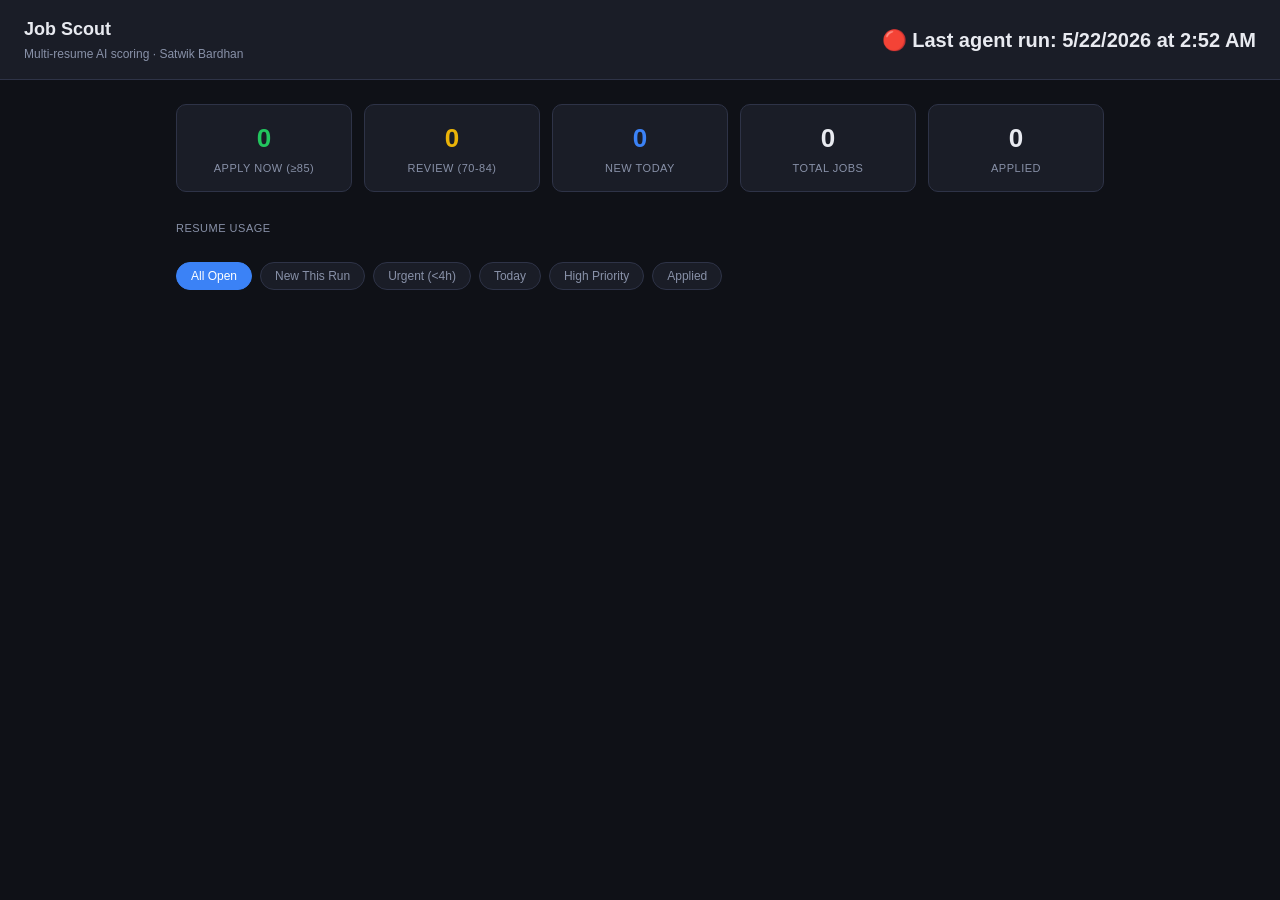
==== index.html @ ab07a2ac "deploy: dashboard update [run 1] ae2038299ceceae66af33b9783a8c45b793858cc" ====
<!DOCTYPE html>
<html lang="en">
<head>
  <meta charset="UTF-8" />
  <meta name="viewport" content="width=device-width, initial-scale=1.0" />
  <title>Job Scout — Satwik Bardhan</title>
  <link rel="stylesheet" href="styles.css" />
</head>
<body>

<header class="app-header">
  <div>
    <h1>Job Scout</h1>
    <div class="subtitle">Multi-resume AI scoring · Satwik Bardhan</div>
  </div>
  <div id="last-updated" class="last-updated">Loading...</div>
</header>

<main class="main">

  <div id="loading" class="loading">Loading jobs...</div>

  <div id="content" style="display:none">

    <!-- Stats Bar -->
    <div class="stats-bar">
      <div class="stat-card green">
        <div id="stat-high" class="value">—</div>
        <div class="label">Apply Now (≥85)</div>
      </div>
      <div class="stat-card yellow">
        <div id="stat-review" class="value">—</div>
        <div class="label">Review (70-84)</div>
      </div>
      <div class="stat-card blue">
        <div id="stat-new" class="value">—</div>
        <div class="label">New Today</div>
      </div>
      <div class="stat-card">
        <div id="stat-total" class="value">—</div>
        <div class="label">Total Jobs</div>
      </div>
      <div class="stat-card">
        <div id="stat-applied" class="value">—</div>
        <div class="label">Applied</div>
      </div>
    </div>

    <!-- Resume Usage -->
    <div style="margin-bottom: 20px;">
      <div style="font-size:11px; color:var(--text-muted); text-transform:uppercase; letter-spacing:0.5px; margin-bottom:6px;">Resume Usage</div>
      <div id="resume-usage" style="display:flex; gap:6px; flex-wrap:wrap;"></div>
    </div>

    <!-- Filter Bar -->
    <div class="filter-bar">
      <button class="filter-btn active" data-filter="all"         onclick="setFilter('all')">All Open</button>
      <button class="filter-btn"        data-filter="new"         onclick="setFilter('new')">New This Run</button>
      <button class="filter-btn"        data-filter="urgent"      onclick="setFilter('urgent')">Urgent (&lt;4h)</button>
      <button class="filter-btn"        data-filter="today"       onclick="setFilter('today')">Today</button>
      <button class="filter-btn"        data-filter="high"        onclick="setFilter('high')">High Priority</button>
      <button class="filter-btn"        data-filter="applied"     onclick="setFilter('applied')">Applied</button>
    </div>

    <!-- High Priority Section -->
    <div id="section-high">
      <div class="section-header">
        <h2>Apply Now</h2>
        <span id="count-high" class="section-badge">0</span>
      </div>
      <div id="high-list" class="job-list"></div>
    </div>

    <!-- Review Needed Section -->
    <div id="section-review">
      <div class="section-header">
        <h2>Review &amp; Apply</h2>
        <span id="count-review" class="section-badge">0</span>
      </div>
      <div id="review-list" class="job-list"></div>
    </div>

    <!-- Maybe Section -->
    <div id="section-maybe">
      <div class="section-header">
        <h2>Maybe</h2>
        <span id="count-maybe" class="section-badge">0</span>
      </div>
      <div id="maybe-list" class="job-list"></div>
    </div>

  </div><!-- #content -->

</main>

<div id="toast-container" class="toast-container"></div>

<script src="app.js"></script>
</body>
</html>
---- styles.css ----
/* ===== Base ===== */
*, *::before, *::after { box-sizing: border-box; margin: 0; padding: 0; }

:root {
  --bg: #0f1117;
  --surface: #1a1d27;
  --surface2: #22263a;
  --border: #2e3347;
  --text: #e8eaf0;
  --text-muted: #8891a8;
  --green: #22c55e;
  --green-dim: #16a34a;
  --yellow: #eab308;
  --blue: #3b82f6;
  --red: #ef4444;
  --radius: 10px;
  --shadow: 0 2px 12px rgba(0,0,0,0.4);
}

body {
  font-family: -apple-system, BlinkMacSystemFont, "Segoe UI", Roboto, sans-serif;
  background: var(--bg);
  color: var(--text);
  min-height: 100vh;
  font-size: 14px;
  line-height: 1.5;
}

/* ===== Layout ===== */
.app-header {
  background: var(--surface);
  border-bottom: 1px solid var(--border);
  padding: 16px 24px;
  display: flex;
  align-items: center;
  justify-content: space-between;
  position: sticky;
  top: 0;
  z-index: 100;
}
.app-header h1 { font-size: 18px; font-weight: 700; color: var(--text); }
.app-header .subtitle { font-size: 12px; color: var(--text-muted); margin-top: 2px; }
.last-updated { font-size: 20px; font-weight: 600; color: var(--text); }

.main { max-width: 960px; margin: 0 auto; padding: 24px 16px; }

/* ===== Stats Bar ===== */
.stats-bar {
  display: grid;
  grid-template-columns: repeat(auto-fit, minmax(120px, 1fr));
  gap: 12px;
  margin-bottom: 28px;
}
.stat-card {
  background: var(--surface);
  border: 1px solid var(--border);
  border-radius: var(--radius);
  padding: 14px 16px;
  text-align: center;
}
.stat-card .value { font-size: 26px; font-weight: 700; color: var(--text); }
.stat-card .label { font-size: 11px; color: var(--text-muted); text-transform: uppercase; letter-spacing: 0.5px; margin-top: 2px; }
.stat-card.green .value { color: var(--green); }
.stat-card.yellow .value { color: var(--yellow); }
.stat-card.blue .value { color: var(--blue); }

/* ===== Filter Bar ===== */
.filter-bar {
  display: flex;
  gap: 8px;
  flex-wrap: wrap;
  margin-bottom: 24px;
}
.filter-btn {
  background: var(--surface);
  border: 1px solid var(--border);
  color: var(--text-muted);
  padding: 6px 14px;
  border-radius: 20px;
  cursor: pointer;
  font-size: 12px;
  font-weight: 500;
  transition: all 0.15s;
}
.filter-btn:hover, .filter-btn.active {
  background: var(--blue);
  border-color: var(--blue);
  color: #fff;
}

/* ===== Section headers ===== */
.section-header {
  display: flex;
  align-items: center;
  gap: 10px;
  margin-bottom: 16px;
  margin-top: 32px;
}
.section-header:first-child { margin-top: 0; }
.section-header h2 { font-size: 15px; font-weight: 700; color: var(--text); }
.section-badge {
  font-size: 11px;
  font-weight: 600;
  padding: 2px 8px;
  border-radius: 10px;
  background: var(--surface2);
  color: var(--text-muted);
}

/* ===== Job Cards ===== */
.job-list { display: flex; flex-direction: column; gap: 14px; }

.job-card {
  background: var(--surface);
  border: 1px solid var(--border);
  border-left: 4px solid var(--border);
  border-radius: var(--radius);
  padding: 18px 20px;
  box-shadow: var(--shadow);
  transition: border-color 0.15s;
}
.job-card:hover { border-color: var(--blue); }
.job-card.urgent { border-left-color: var(--green); background: linear-gradient(to right, rgba(34,197,94,0.06), transparent 40%); }
.job-card.fresh  { border-left-color: var(--blue);  background: linear-gradient(to right, rgba(59,130,246,0.05), transparent 40%); }
.job-card.hidden { display: none; }

/* Card top row */
.card-top {
  display: flex;
  align-items: flex-start;
  justify-content: space-between;
  gap: 12px;
  margin-bottom: 10px;
}
.card-left { flex: 1; }

.card-title { font-size: 16px; font-weight: 700; color: var(--text); margin-bottom: 3px; }
.card-meta  { font-size: 12px; color: var(--text-muted); }
.card-meta strong { color: var(--text); }

/* Score badge */
.score-badge {
  flex-shrink: 0;
  width: 52px;
  height: 52px;
  border-radius: 50%;
  display: flex;
  align-items: center;
  justify-content: center;
  font-size: 17px;
  font-weight: 800;
  border: 2px solid;
}
.score-badge.high   { background: rgba(34,197,94,0.12);  border-color: var(--green); color: var(--green); }
.score-badge.medium { background: rgba(234,179,8,0.12);  border-color: var(--yellow); color: var(--yellow); }
.score-badge.low    { background: rgba(139,152,176,0.1); border-color: var(--border); color: var(--text-muted); }

/* Badges row */
.badges { display: flex; gap: 6px; flex-wrap: wrap; margin-bottom: 12px; }
.badge {
  font-size: 10px;
  font-weight: 600;
  padding: 3px 8px;
  border-radius: 10px;
  text-transform: uppercase;
  letter-spacing: 0.4px;
}
.badge-new    { background: var(--green);     color: #fff; animation: pulse 2s ease-in-out infinite; }
.badge-source { background: var(--surface2);  color: var(--text-muted); }
.badge-domain { background: rgba(59,130,246,0.15); color: var(--blue); }

/* Resume recommendation */
.resume-section { margin-bottom: 12px; }
.resume-primary {
  background: rgba(34,197,94,0.08);
  border: 1px solid rgba(34,197,94,0.25);
  border-radius: 6px;
  padding: 8px 12px;
  margin-bottom: 6px;
}
.resume-primary .label { font-size: 10px; font-weight: 700; color: var(--green); text-transform: uppercase; letter-spacing: 0.5px; }
.resume-primary .name  { font-size: 14px; font-weight: 600; color: var(--text); }
.resume-primary .file  { font-size: 11px; color: var(--text-muted); font-family: monospace; }

.resume-backup {
  background: var(--surface2);
  border: 1px solid var(--border);
  border-radius: 6px;
  padding: 8px 12px;
}
.resume-backup .label { font-size: 10px; font-weight: 600; color: var(--text-muted); text-transform: uppercase; letter-spacing: 0.5px; }
.resume-backup .name  { font-size: 13px; color: var(--text); }

/* Reasoning */
.reasoning { font-size: 13px; color: var(--text-muted); line-height: 1.6; margin-bottom: 12px; }

/* Score breakdown */
.breakdown {
  display: flex;
  gap: 6px;
  flex-wrap: wrap;
  margin-bottom: 12px;
}
.breakdown-item {
  background: var(--surface2);
  border-radius: 5px;
  padding: 4px 10px;
  font-size: 11px;
  color: var(--text-muted);
}
.breakdown-item span { color: var(--text); font-weight: 600; }

/* Highlights / Red flags */
.highlights-section { margin-bottom: 12px; }
.highlights-section h4 { font-size: 11px; font-weight: 600; color: var(--text-muted); text-transform: uppercase; letter-spacing: 0.4px; margin-bottom: 4px; }
.highlight-list { list-style: none; }
.highlight-list li { font-size: 12px; color: var(--text); padding: 1px 0; }
.highlight-list li::before { content: "✓ "; color: var(--green); }
.redflag-list li::before  { content: "⚠ "; color: var(--yellow); }

/* Actions */
.card-actions {
  display: flex;
  gap: 8px;
  flex-wrap: wrap;
  margin-top: 14px;
  padding-top: 14px;
  border-top: 1px solid var(--border);
}
.btn {
  padding: 8px 16px;
  border-radius: 6px;
  font-size: 13px;
  font-weight: 600;
  cursor: pointer;
  border: 1px solid;
  transition: all 0.15s;
  white-space: nowrap;
}
.btn-primary  { background: var(--green);   border-color: var(--green);  color: #fff; }
.btn-primary:hover  { background: var(--green-dim); }
.btn-backup   { background: transparent; border-color: var(--blue); color: var(--blue); }
.btn-backup:hover   { background: rgba(59,130,246,0.12); }
.btn-applied  { background: transparent; border-color: var(--border); color: var(--text-muted); }
.btn-applied:hover  { border-color: var(--red); color: var(--red); }
.btn-ghost    { background: transparent; border-color: var(--border); color: var(--text-muted); }
.btn-ghost:hover    { border-color: var(--text-muted); }
.btn.applied-state  { background: var(--surface2); border-color: var(--border); color: var(--text-muted); cursor: default; pointer-events: none; }

/* Toast */
.toast-container { position: fixed; bottom: 24px; right: 24px; z-index: 999; display: flex; flex-direction: column; gap: 8px; }
.toast {
  background: var(--surface);
  border: 1px solid var(--border);
  border-radius: 8px;
  padding: 12px 18px;
  font-size: 13px;
  color: var(--text);
  box-shadow: var(--shadow);
  animation: slideIn 0.25s ease;
  max-width: 320px;
}
.toast.success { border-left: 3px solid var(--green); }
.toast.info    { border-left: 3px solid var(--blue); }

/* Empty / Loading states */
.empty-state { text-align: center; padding: 60px 20px; color: var(--text-muted); }
.empty-state h3 { font-size: 16px; margin-bottom: 8px; color: var(--text); }
.loading { text-align: center; padding: 40px; color: var(--text-muted); }

/* ===== Animations ===== */
@keyframes pulse {
  0%, 100% { box-shadow: 0 0 0 0 rgba(34,197,94,0.6); }
  50%       { box-shadow: 0 0 0 6px rgba(34,197,94,0); }
}
@keyframes slideIn {
  from { transform: translateX(100%); opacity: 0; }
  to   { transform: translateX(0);    opacity: 1; }
}

/* ===== Responsive ===== */
@media (max-width: 600px) {
  .stats-bar { grid-template-columns: repeat(2, 1fr); }
  .card-top  { flex-direction: column-reverse; }
  .score-badge { width: 44px; height: 44px; font-size: 15px; }
  .breakdown { display: none; }
}
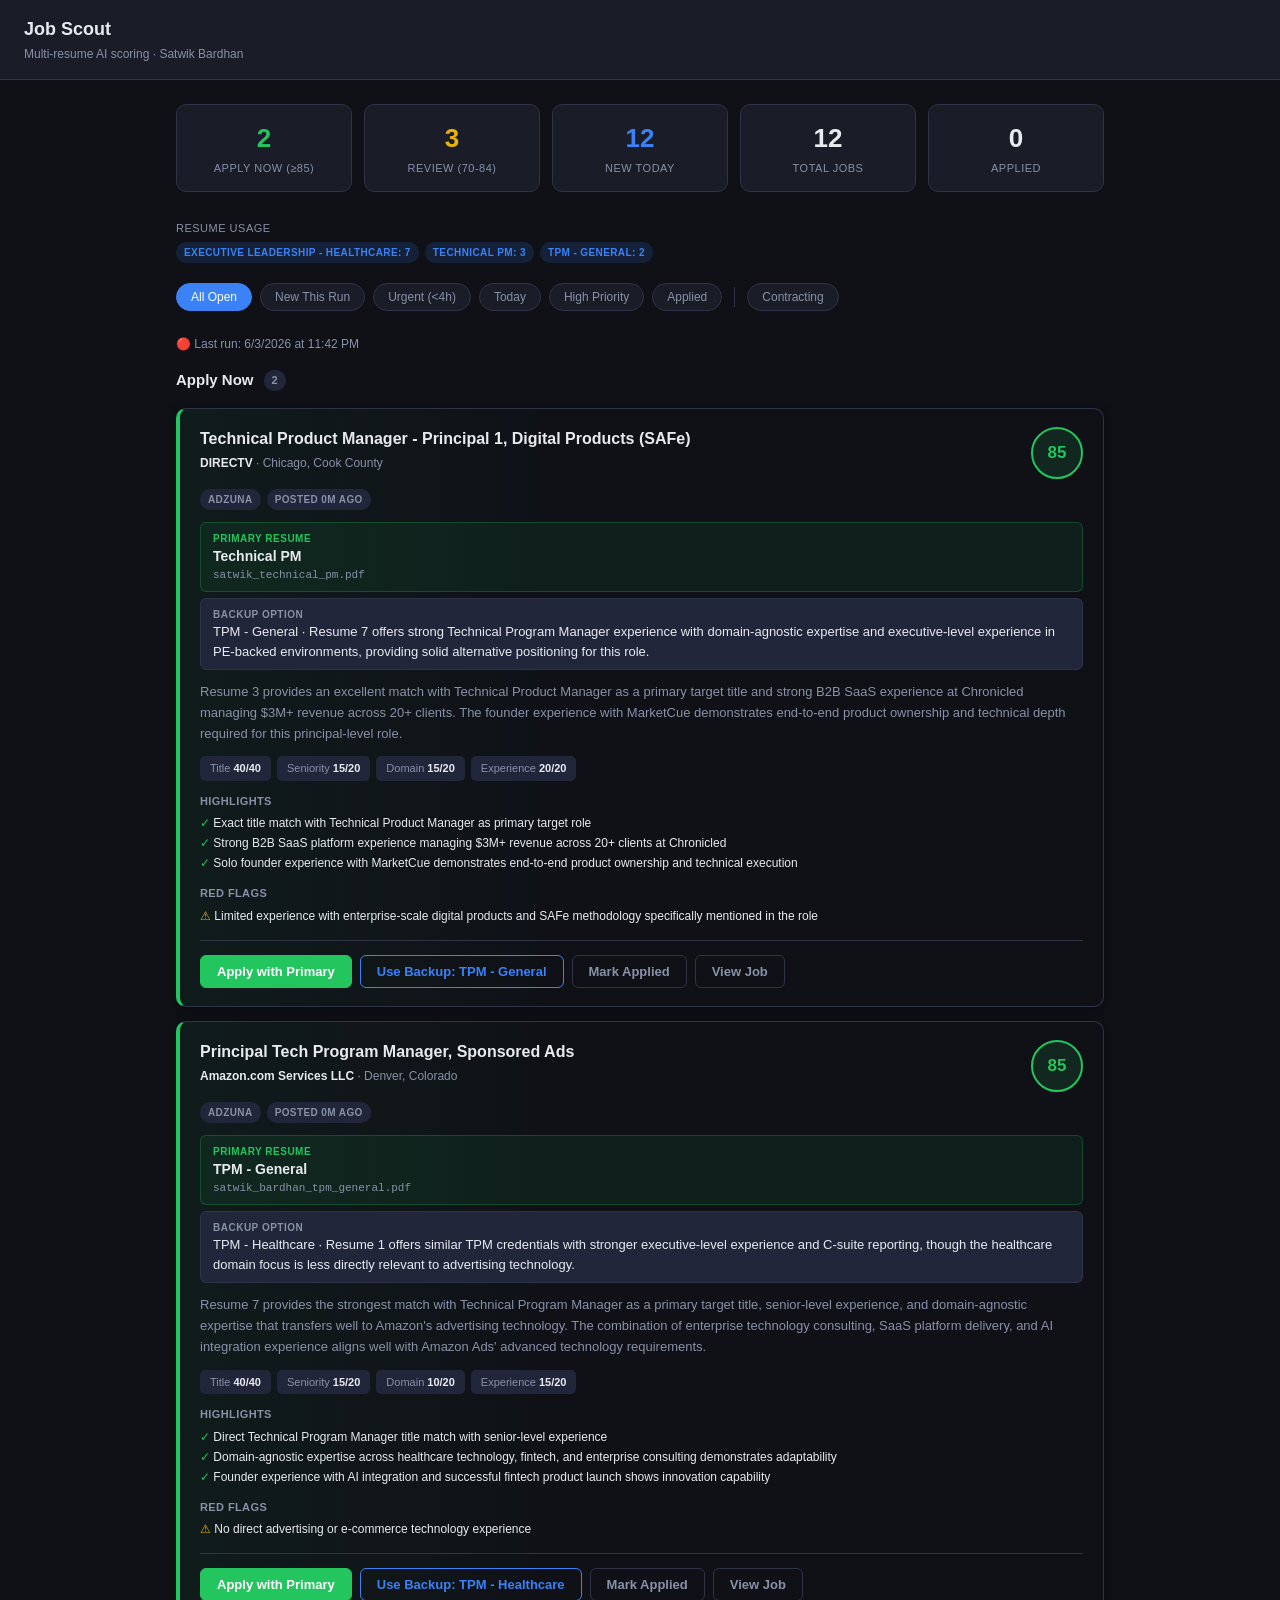
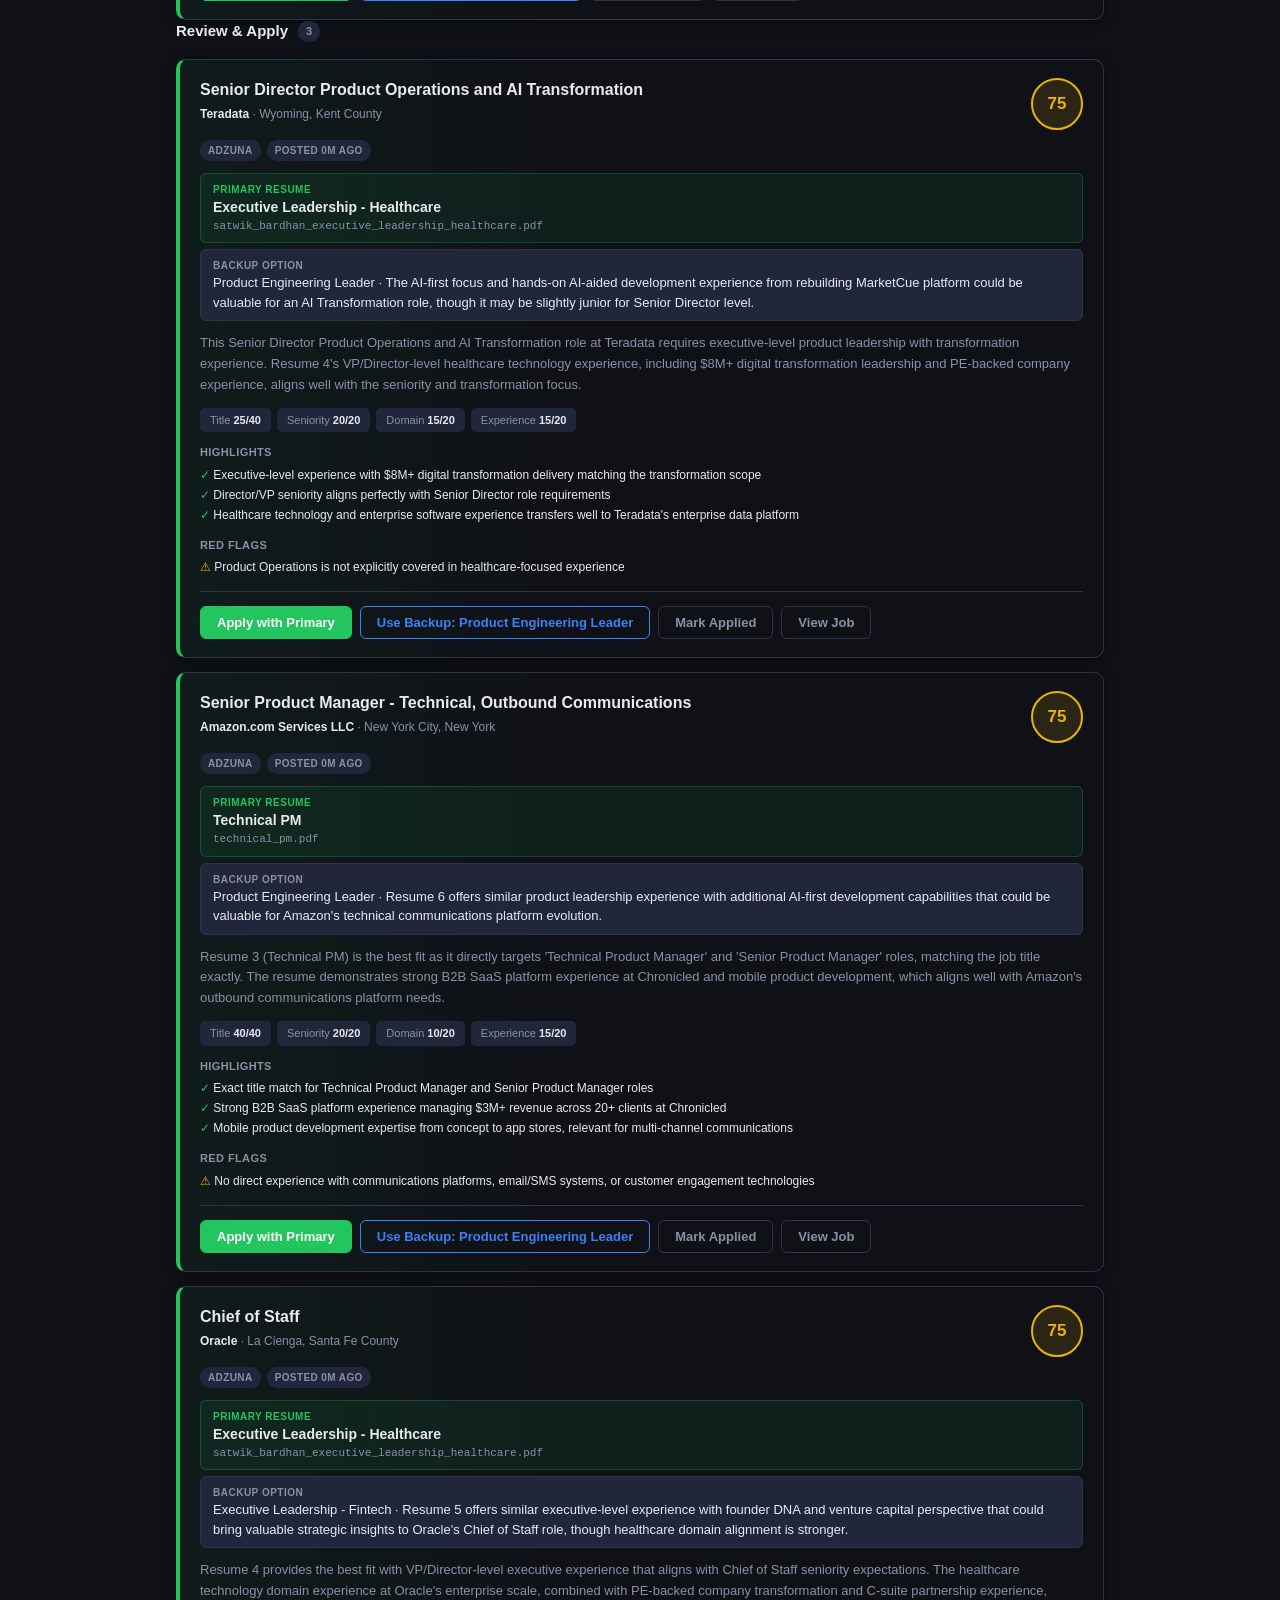
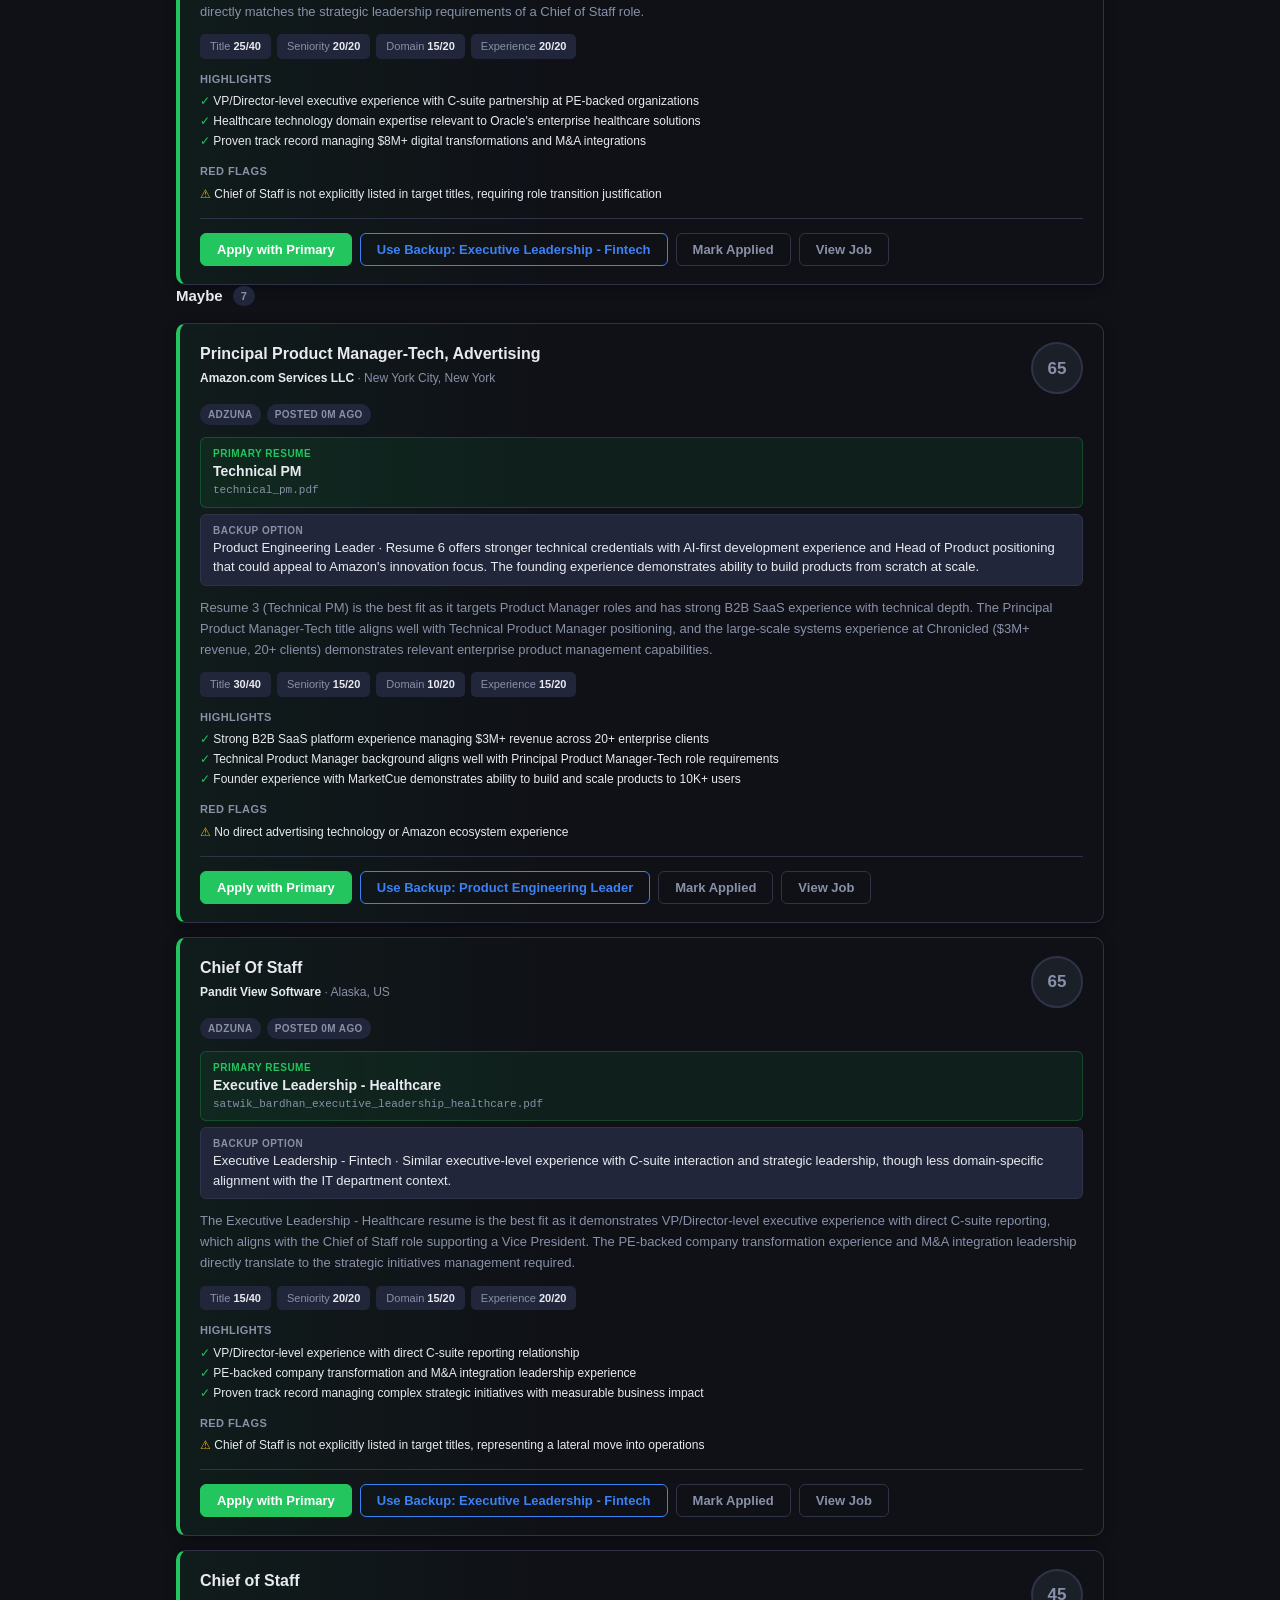
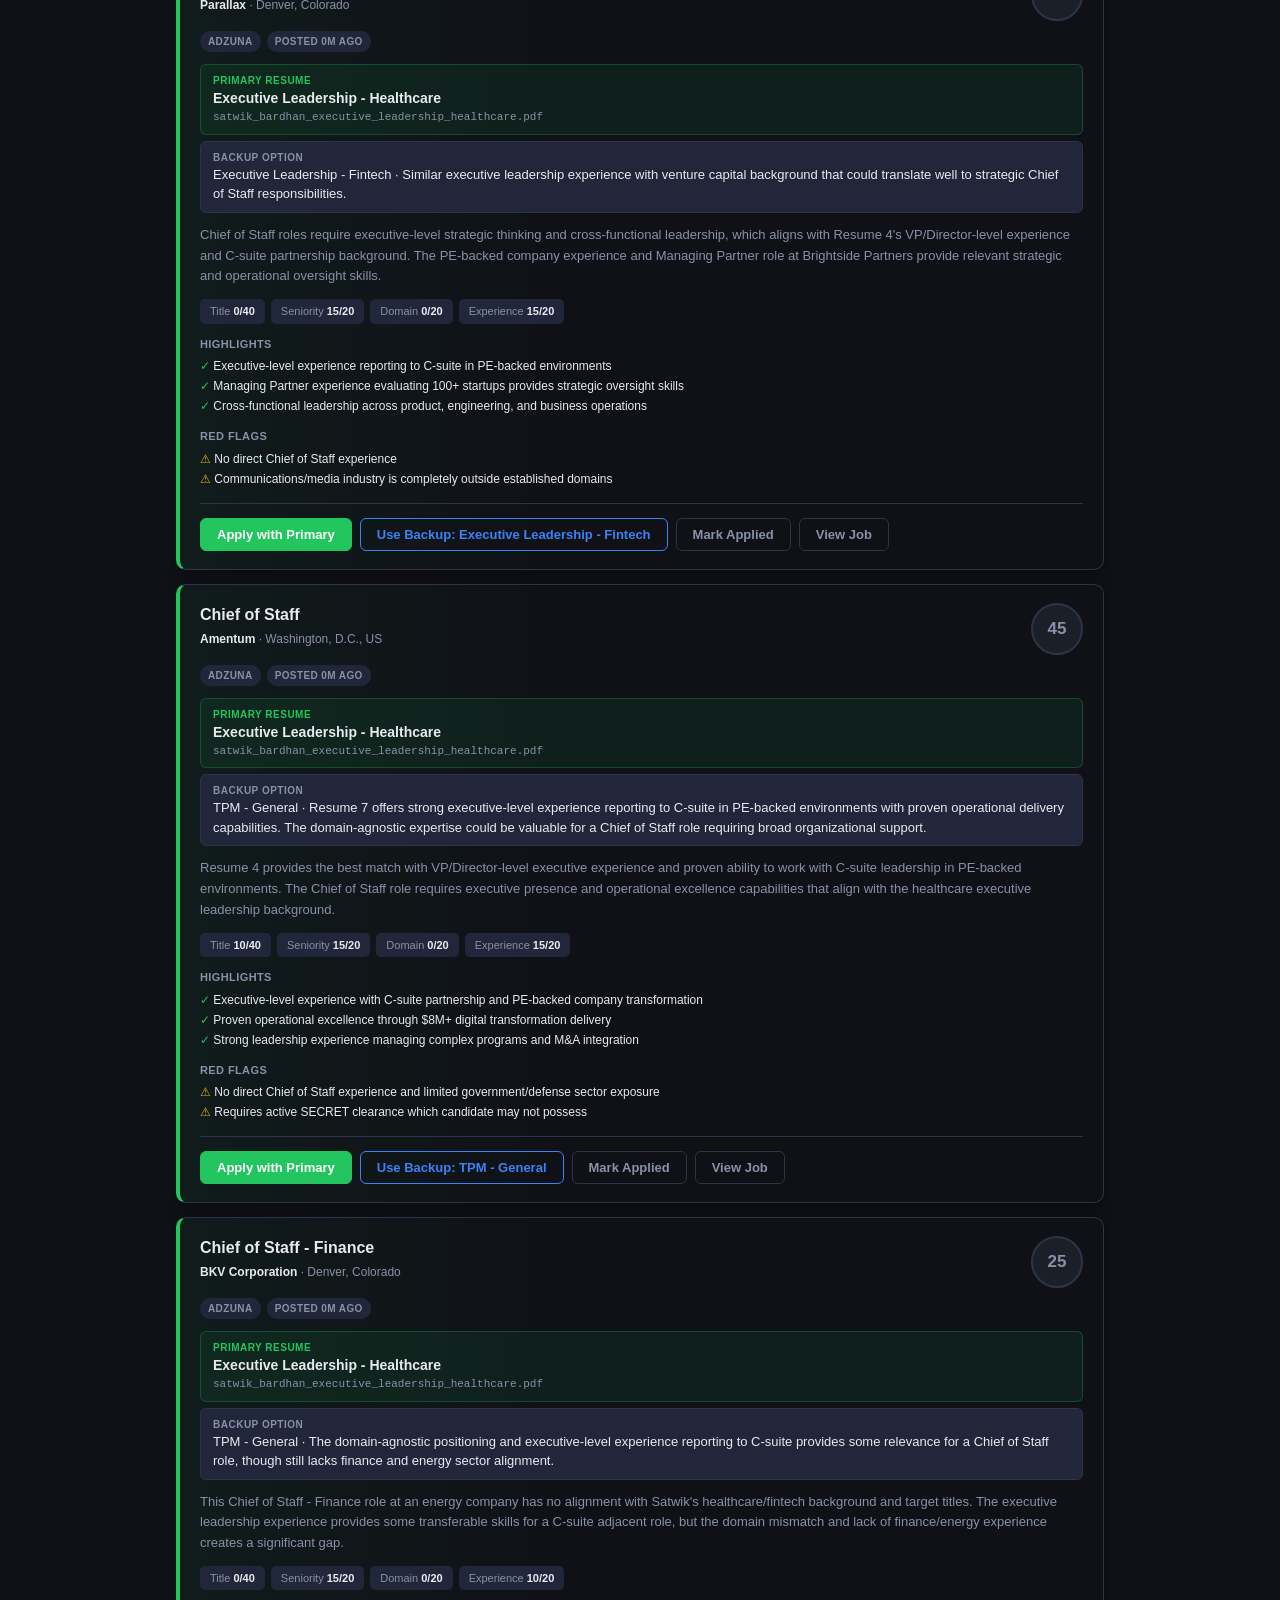
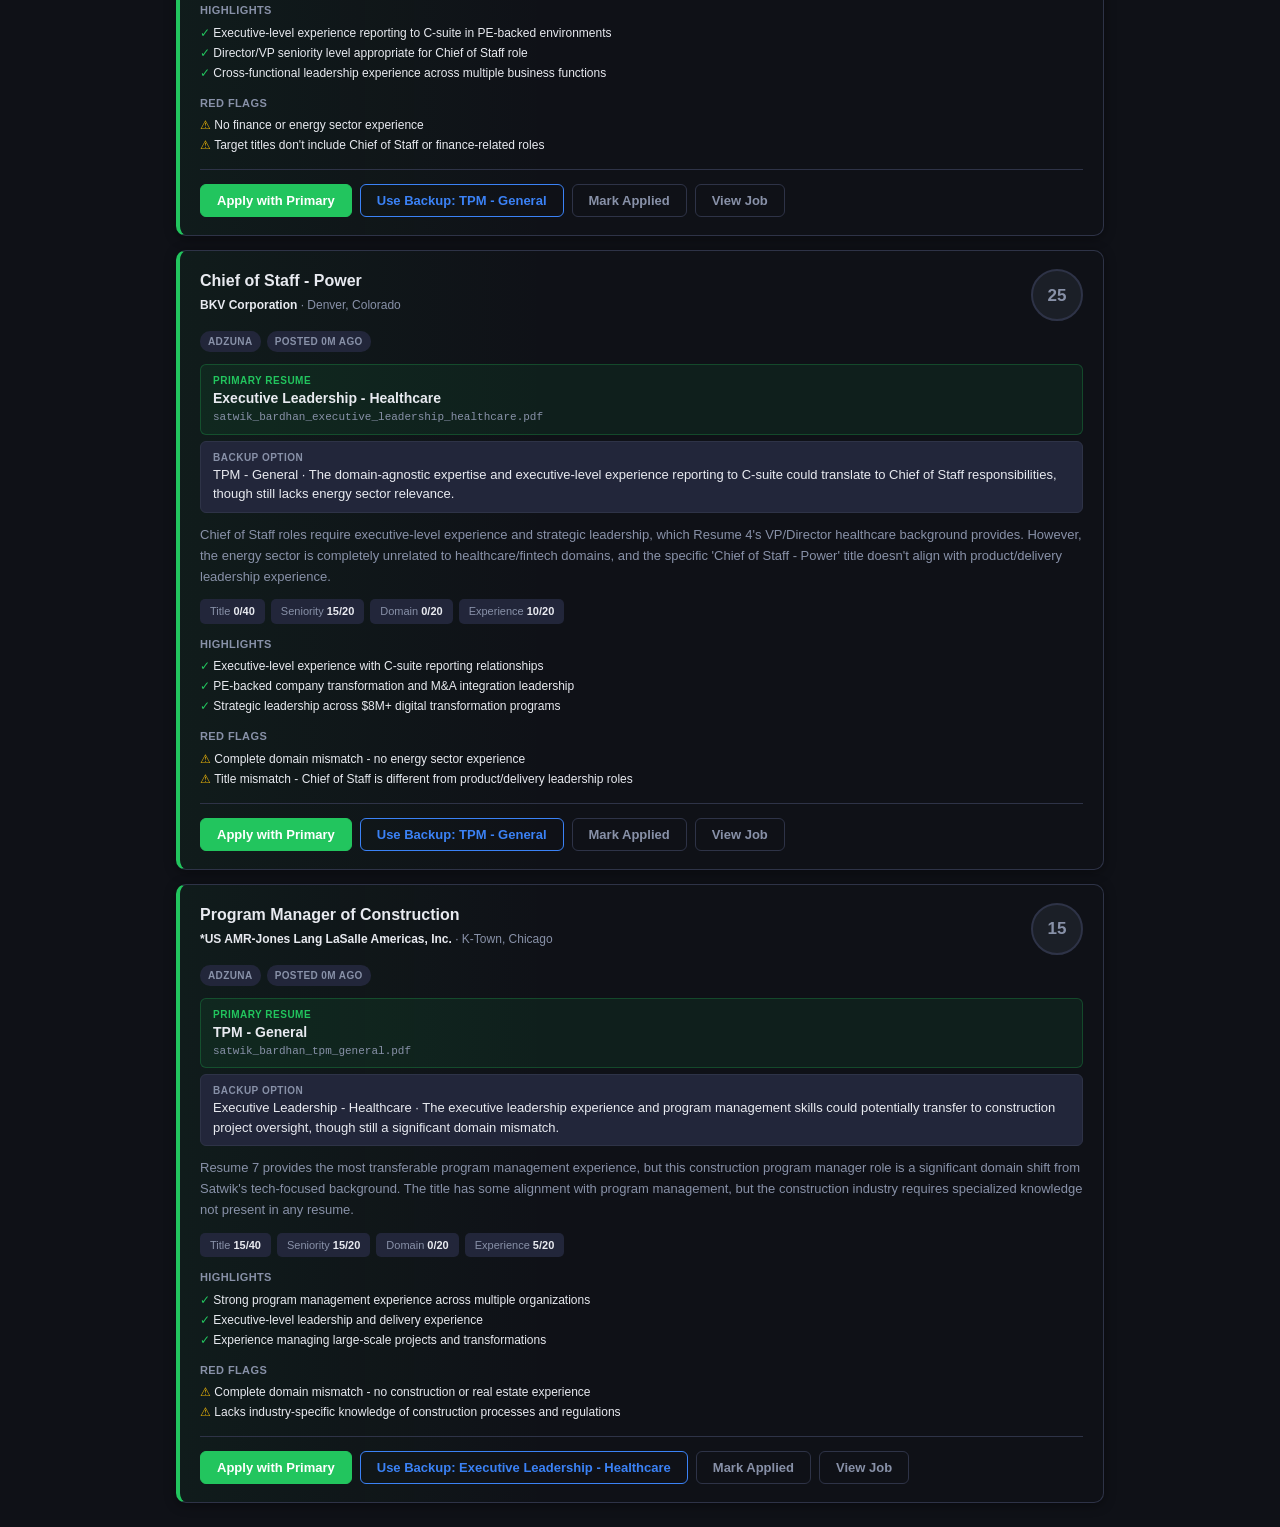
==== commit aa2abe5a: "deploy: dashboard update [run 4] 7157460ac593a38435a35cb76baf50338628b933" ====
--- a/index.html
+++ b/index.html
@@ -13,7 +13,6 @@
     <h1>Job Scout</h1>
     <div class="subtitle">Multi-resume AI scoring · Satwik Bardhan</div>
   </div>
-  <div id="last-updated" class="last-updated">Loading...</div>
 </header>
 
 <main class="main">
@@ -60,33 +59,53 @@
       <button class="filter-btn"        data-filter="today"       onclick="setFilter('today')">Today</button>
       <button class="filter-btn"        data-filter="high"        onclick="setFilter('high')">High Priority</button>
       <button class="filter-btn"        data-filter="applied"     onclick="setFilter('applied')">Applied</button>
+      <span class="filter-divider"></span>
+      <button class="filter-btn"        data-filter="contracting" onclick="setFilter('contracting')">Contracting</button>
     </div>
 
-    <!-- High Priority Section -->
-    <div id="section-high">
-      <div class="section-header">
-        <h2>Apply Now</h2>
-        <span id="count-high" class="section-badge">0</span>
+    <!-- Jobs View -->
+    <div id="jobs-view">
+      <div id="jobs-last-run" class="tab-last-run"></div>
+
+      <!-- High Priority Section -->
+      <div id="section-high">
+        <div class="section-header">
+          <h2>Apply Now</h2>
+          <span id="count-high" class="section-badge">0</span>
+        </div>
+        <div id="high-list" class="job-list"></div>
       </div>
-      <div id="high-list" class="job-list"></div>
-    </div>
 
-    <!-- Review Needed Section -->
-    <div id="section-review">
-      <div class="section-header">
-        <h2>Review &amp; Apply</h2>
-        <span id="count-review" class="section-badge">0</span>
+      <!-- Review Needed Section -->
+      <div id="section-review">
+        <div class="section-header">
+          <h2>Review &amp; Apply</h2>
+          <span id="count-review" class="section-badge">0</span>
+        </div>
+        <div id="review-list" class="job-list"></div>
       </div>
-      <div id="review-list" class="job-list"></div>
-    </div>
 
-    <!-- Maybe Section -->
-    <div id="section-maybe">
-      <div class="section-header">
-        <h2>Maybe</h2>
-        <span id="count-maybe" class="section-badge">0</span>
+      <!-- Maybe Section -->
+      <div id="section-maybe">
+        <div class="section-header">
+          <h2>Maybe</h2>
+          <span id="count-maybe" class="section-badge">0</span>
+        </div>
+        <div id="maybe-list" class="job-list"></div>
       </div>
-      <div id="maybe-list" class="job-list"></div>
+
+    </div><!-- #jobs-view -->
+
+    <!-- Contracting Section -->
+    <div id="contracting-section" style="display:none">
+      <div class="contracting-toolbar">
+        <div id="contracting-last-run" class="tab-last-run"></div>
+        <label class="toggle-label">
+          <input type="checkbox" id="show-hidden-toggle" onchange="toggleShowHidden()">
+          Show hidden jobs
+        </label>
+      </div>
+      <div id="firms-list"></div>
     </div>
 
   </div><!-- #content -->
--- a/styles.css
+++ b/styles.css
@@ -40,7 +40,7 @@
 }
 .app-header h1 { font-size: 18px; font-weight: 700; color: var(--text); }
 .app-header .subtitle { font-size: 12px; color: var(--text-muted); margin-top: 2px; }
-.last-updated { font-size: 20px; font-weight: 600; color: var(--text); }
+.tab-last-run { font-size: 12px; color: var(--text-muted); margin-bottom: 16px; }
 
 .main { max-width: 960px; margin: 0 auto; padding: 24px 16px; }
 
@@ -278,6 +278,91 @@
   to   { transform: translateX(0);    opacity: 1; }
 }
 
+/* ===== Filter Divider ===== */
+.filter-divider {
+  width: 1px;
+  height: 20px;
+  background: var(--border);
+  align-self: center;
+  margin: 0 4px;
+}
+
+/* ===== Contracting Section ===== */
+.contracting-toolbar {
+  display: flex;
+  justify-content: space-between;
+  align-items: center;
+  margin-bottom: 20px;
+}
+.toggle-label {
+  display: flex;
+  align-items: center;
+  gap: 8px;
+  font-size: 12px;
+  color: var(--text-muted);
+  cursor: pointer;
+  user-select: none;
+}
+.toggle-label input { cursor: pointer; }
+
+.firm-group { margin-bottom: 32px; }
+.firm-header {
+  display: flex;
+  align-items: center;
+  gap: 10px;
+  padding-bottom: 10px;
+  margin-bottom: 10px;
+  border-bottom: 1px solid var(--border);
+}
+.firm-header h3 { font-size: 15px; font-weight: 700; color: var(--text); }
+
+.firm-jobs { display: flex; flex-direction: column; gap: 6px; }
+
+.contracting-job {
+  background: var(--surface);
+  border: 1px solid var(--border);
+  border-radius: var(--radius);
+  padding: 10px 16px;
+  display: flex;
+  align-items: center;
+  gap: 12px;
+  transition: border-color 0.15s;
+}
+.contracting-job:hover { border-color: var(--blue); }
+.contracting-job.is-hidden { opacity: 0.35; }
+
+.contracting-job-left { flex: 1; min-width: 0; }
+.contracting-job-title {
+  font-size: 14px;
+  font-weight: 600;
+  color: var(--text);
+  white-space: nowrap;
+  overflow: hidden;
+  text-overflow: ellipsis;
+}
+.contracting-job-meta { font-size: 11px; color: var(--text-muted); margin-top: 2px; }
+
+.contracting-job-actions {
+  display: flex;
+  align-items: center;
+  gap: 6px;
+  flex-shrink: 0;
+}
+.contracting-hidden-label {
+  font-size: 11px;
+  color: var(--text-muted);
+  font-style: italic;
+  padding: 0 4px;
+}
+.btn-hide {
+  background: transparent;
+  border-color: var(--border);
+  color: var(--text-muted);
+  padding: 5px 12px;
+  font-size: 12px;
+}
+.btn-hide:hover { border-color: var(--red); color: var(--red); }
+
 /* ===== Responsive ===== */
 @media (max-width: 600px) {
   .stats-bar { grid-template-columns: repeat(2, 1fr); }
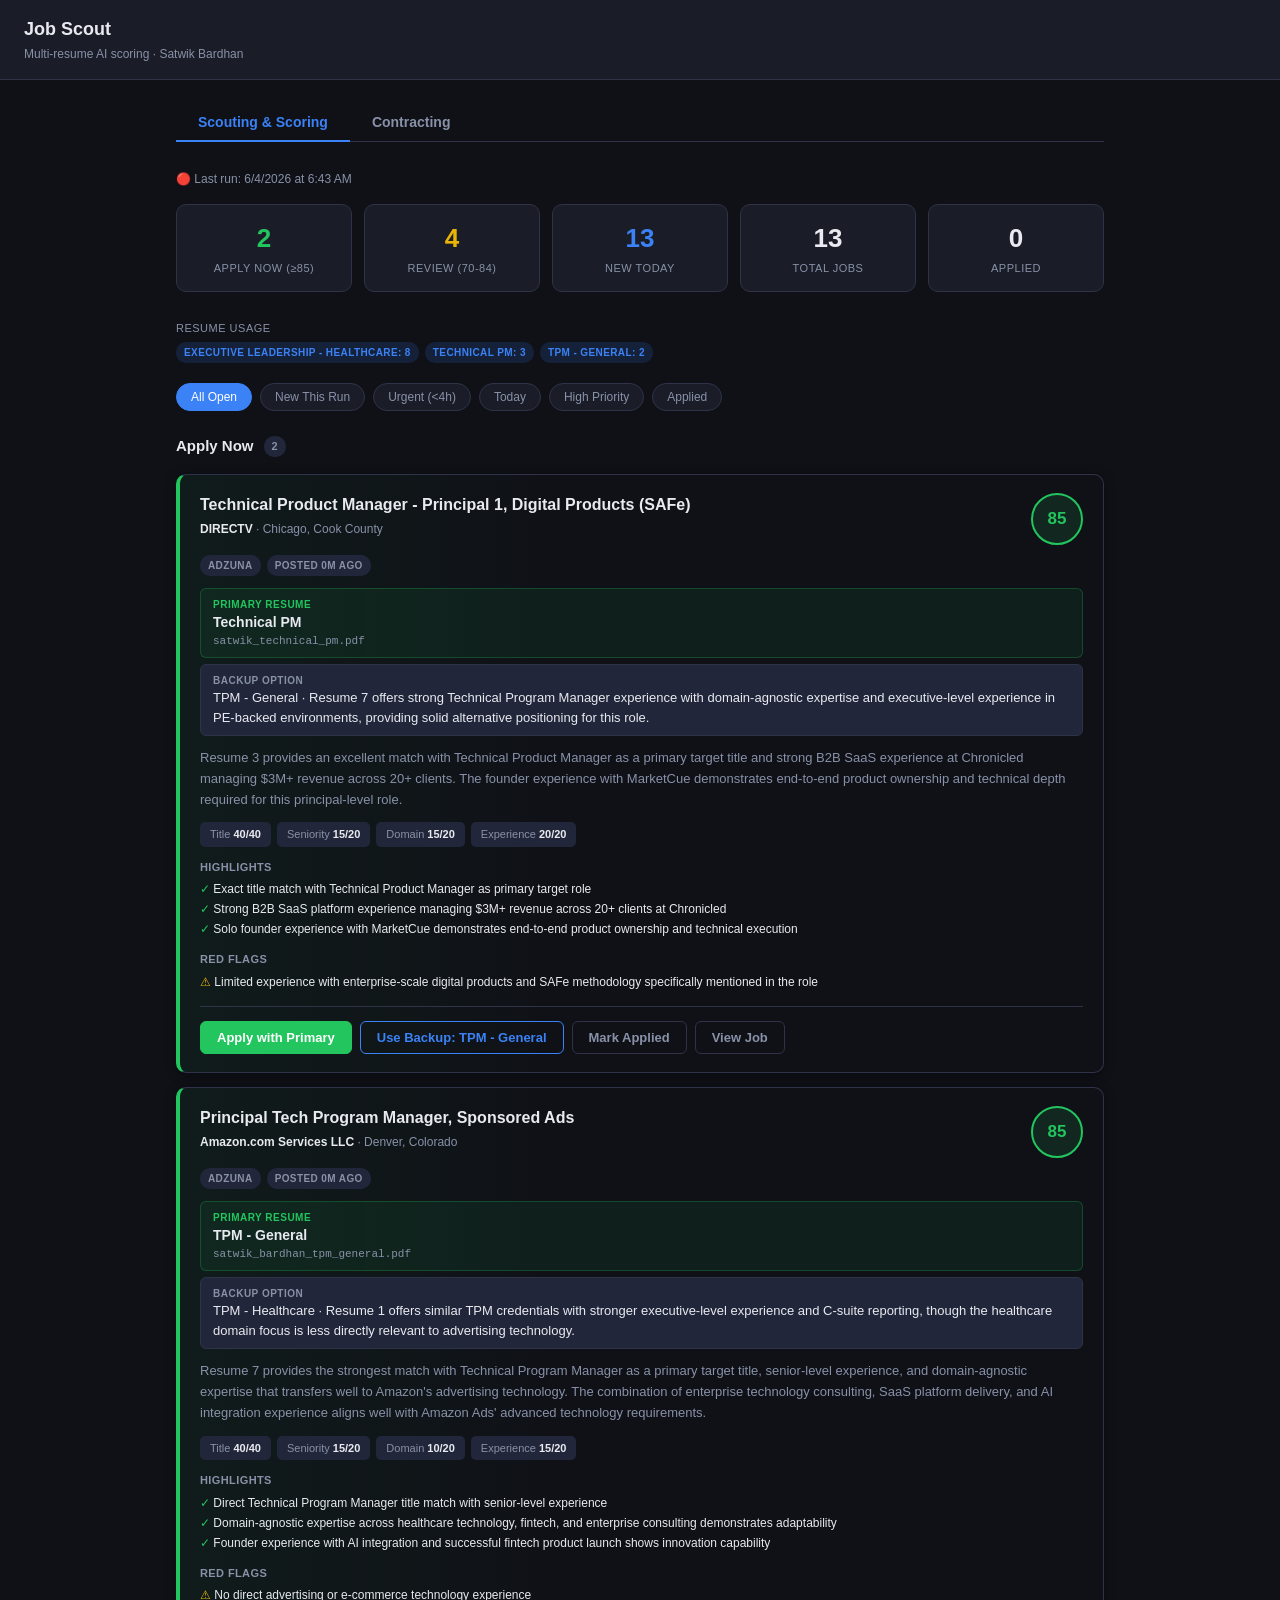
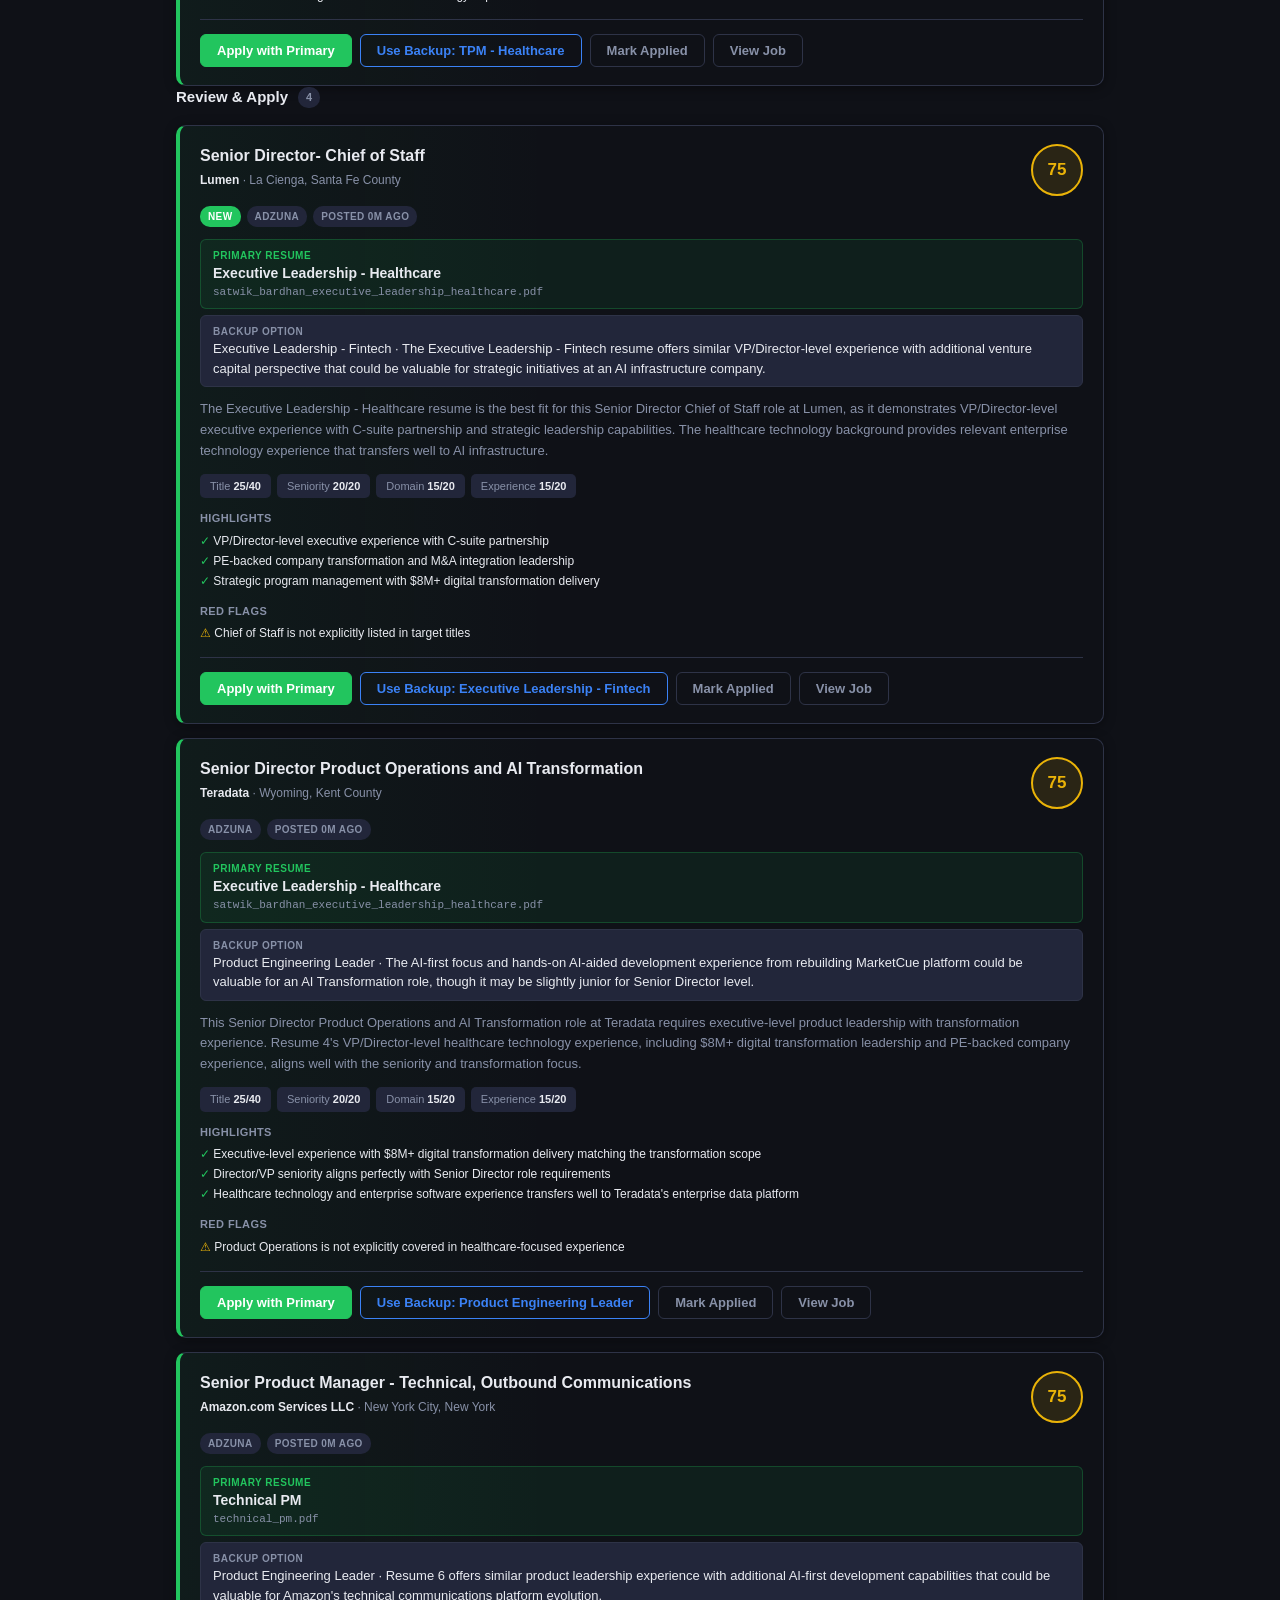
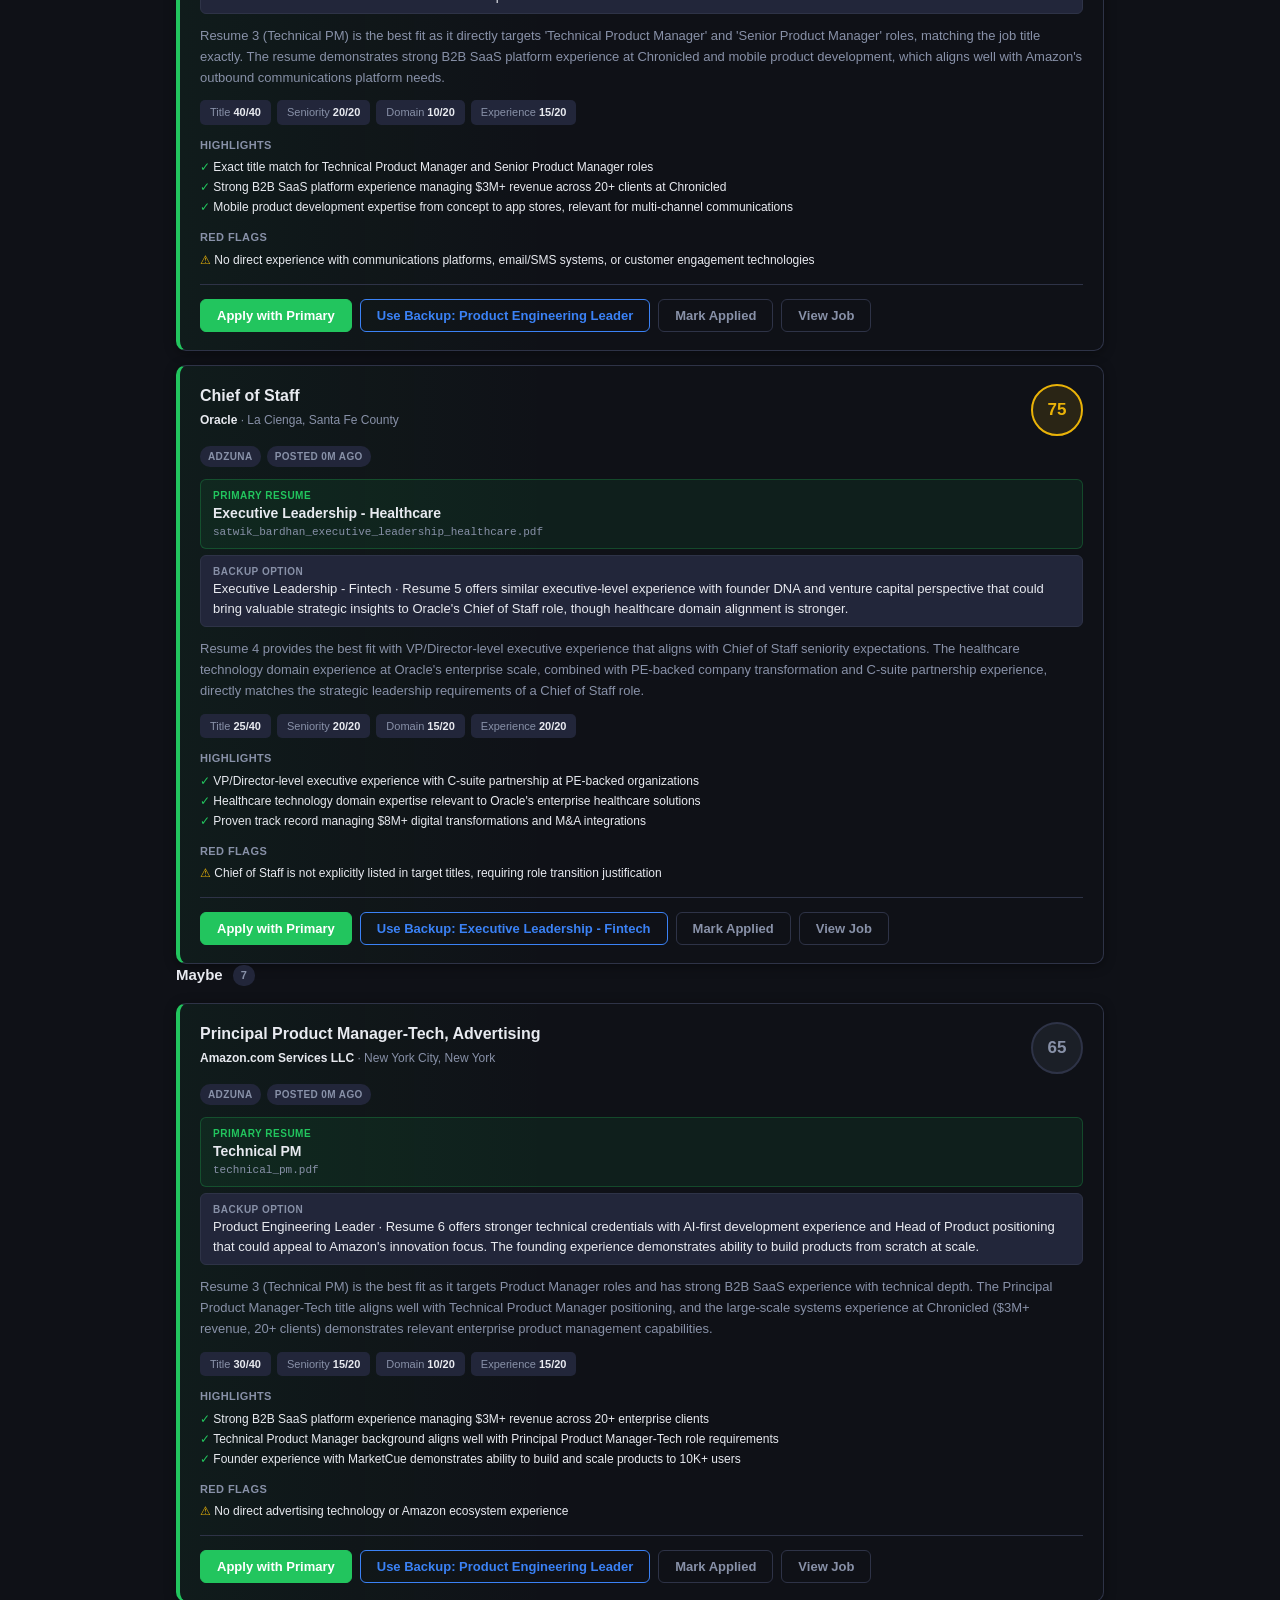
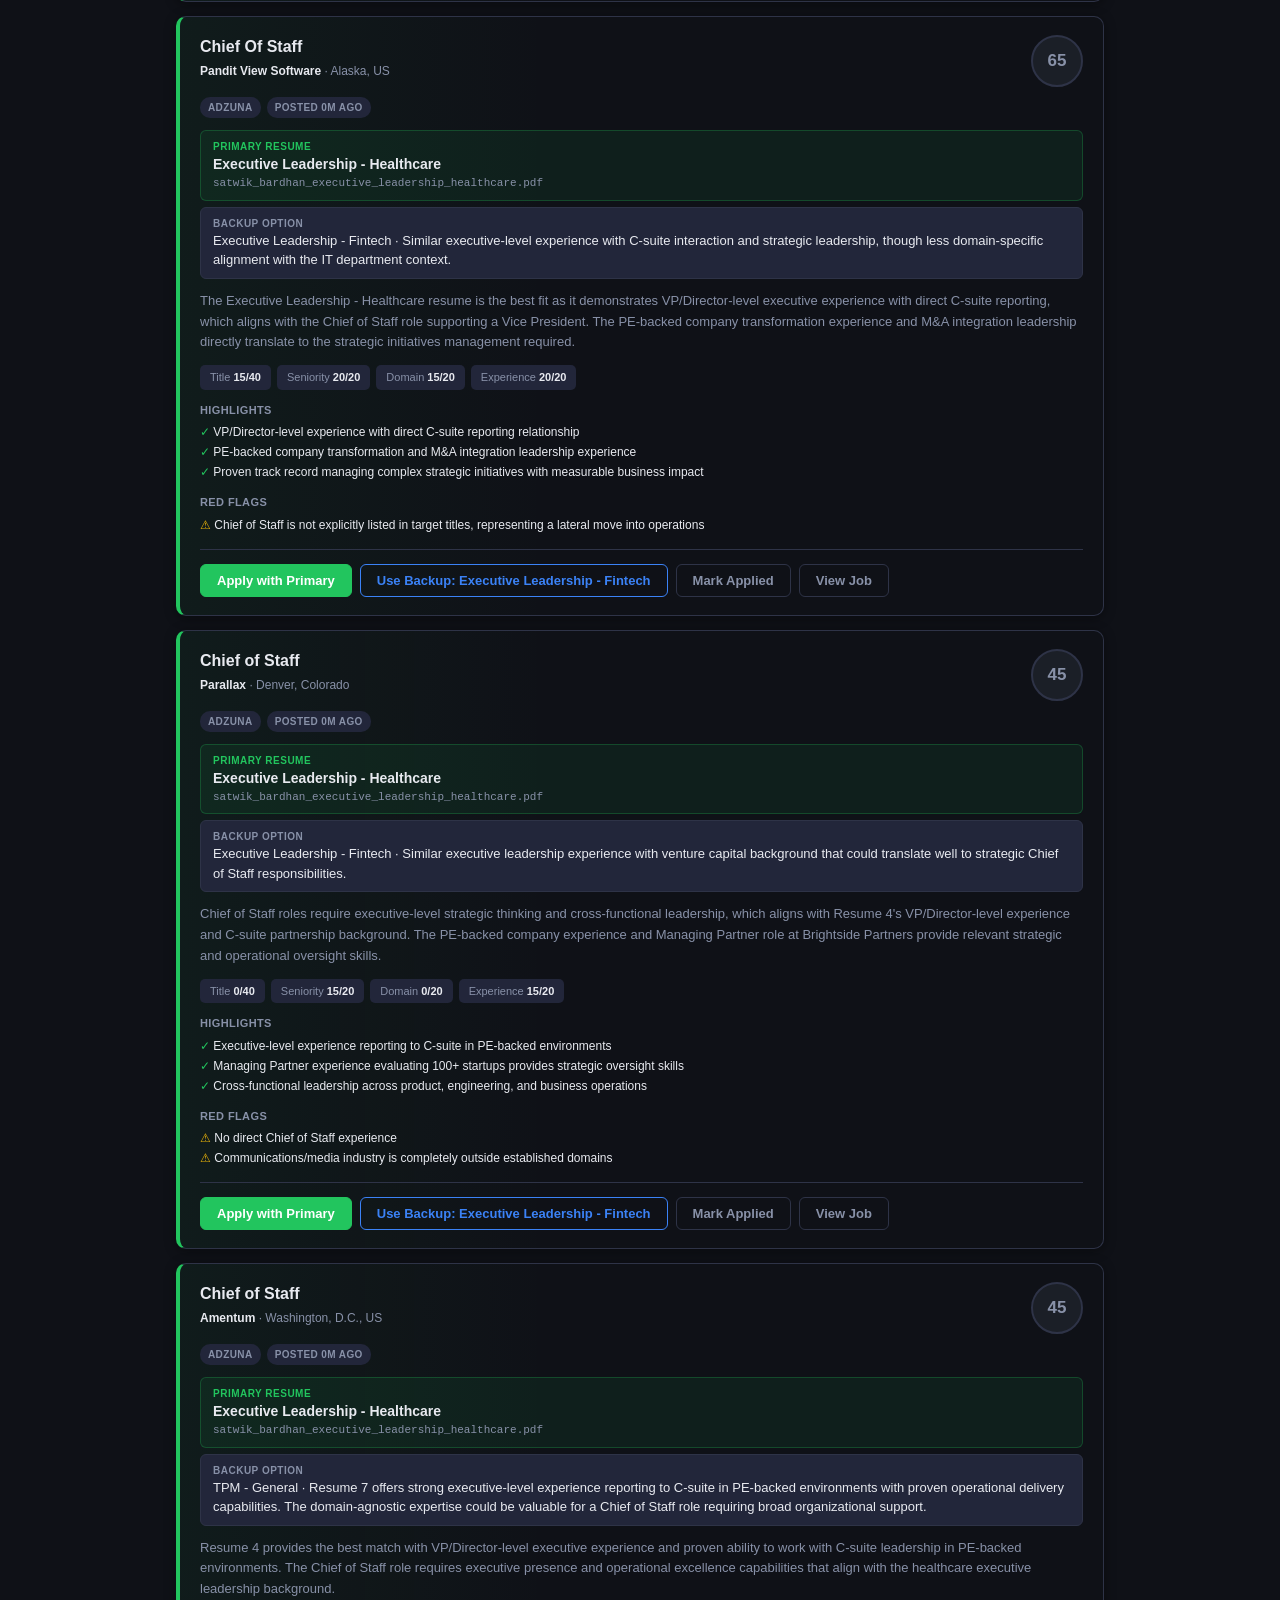
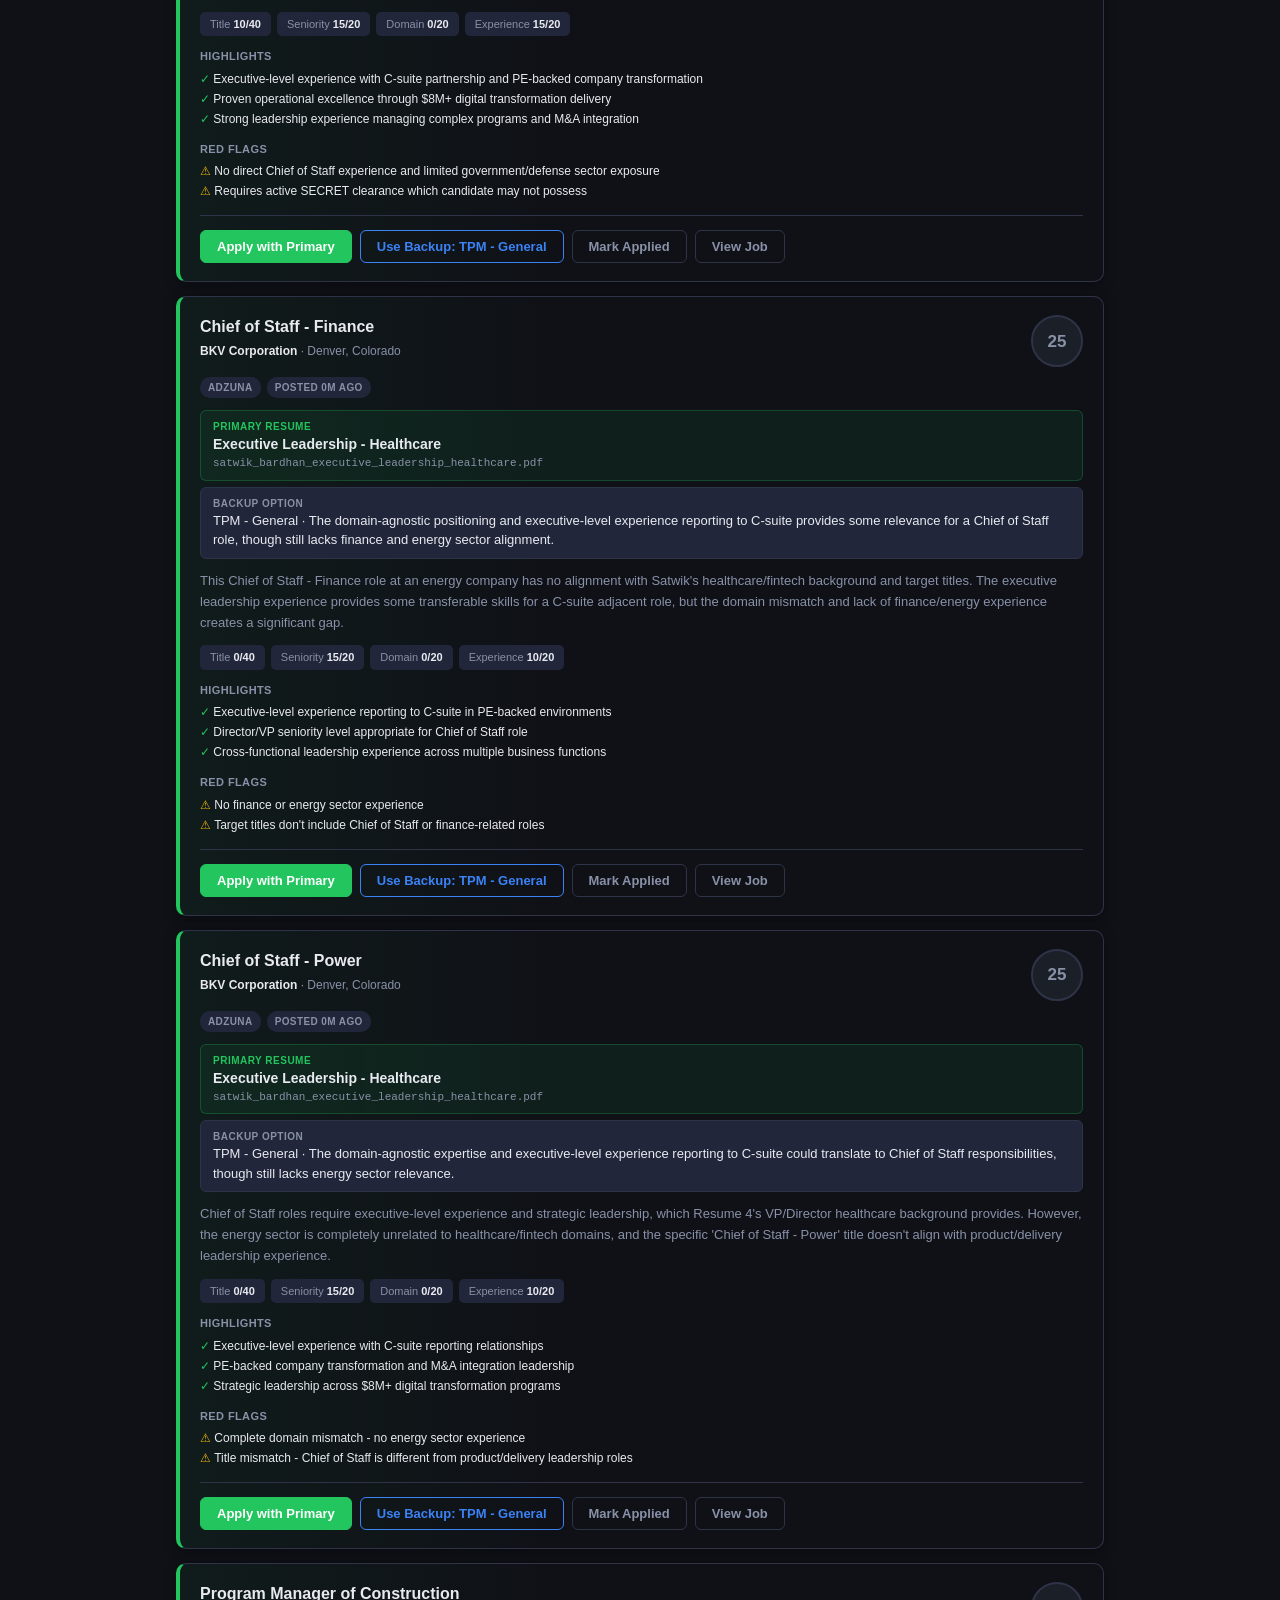
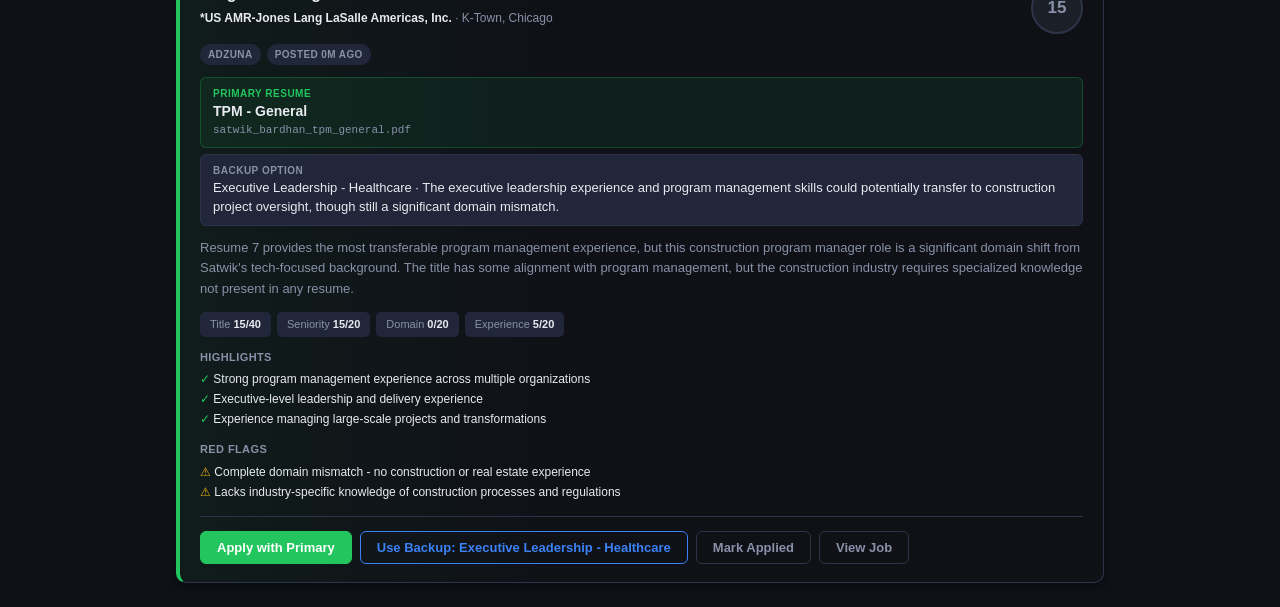
==== commit 5b50d07f: "deploy: dashboard update 1f1a8067d2425d14f133e93b6bd4e8bac1875336" ====
--- a/index.html
+++ b/index.html
@@ -21,51 +21,56 @@
 
   <div id="content" style="display:none">
 
-    <!-- Stats Bar -->
-    <div class="stats-bar">
-      <div class="stat-card green">
-        <div id="stat-high" class="value">—</div>
-        <div class="label">Apply Now (≥85)</div>
-      </div>
-      <div class="stat-card yellow">
-        <div id="stat-review" class="value">—</div>
-        <div class="label">Review (70-84)</div>
-      </div>
-      <div class="stat-card blue">
-        <div id="stat-new" class="value">—</div>
-        <div class="label">New Today</div>
-      </div>
-      <div class="stat-card">
-        <div id="stat-total" class="value">—</div>
-        <div class="label">Total Jobs</div>
-      </div>
-      <div class="stat-card">
-        <div id="stat-applied" class="value">—</div>
-        <div class="label">Applied</div>
-      </div>
+    <!-- Tab Navigation -->
+    <div class="tab-nav">
+      <button class="tab-btn active" data-tab="scouting" onclick="switchTab('scouting')">Scouting &amp; Scoring</button>
+      <button class="tab-btn"        data-tab="contracting" onclick="switchTab('contracting')">Contracting</button>
     </div>
 
-    <!-- Resume Usage -->
-    <div style="margin-bottom: 20px;">
-      <div style="font-size:11px; color:var(--text-muted); text-transform:uppercase; letter-spacing:0.5px; margin-bottom:6px;">Resume Usage</div>
-      <div id="resume-usage" style="display:flex; gap:6px; flex-wrap:wrap;"></div>
-    </div>
+    <!-- Tab 1: Scouting & Scoring -->
+    <div id="tab-scouting" class="tab-panel">
 
-    <!-- Filter Bar -->
-    <div class="filter-bar">
-      <button class="filter-btn active" data-filter="all"         onclick="setFilter('all')">All Open</button>
-      <button class="filter-btn"        data-filter="new"         onclick="setFilter('new')">New This Run</button>
-      <button class="filter-btn"        data-filter="urgent"      onclick="setFilter('urgent')">Urgent (&lt;4h)</button>
-      <button class="filter-btn"        data-filter="today"       onclick="setFilter('today')">Today</button>
-      <button class="filter-btn"        data-filter="high"        onclick="setFilter('high')">High Priority</button>
-      <button class="filter-btn"        data-filter="applied"     onclick="setFilter('applied')">Applied</button>
-      <span class="filter-divider"></span>
-      <button class="filter-btn"        data-filter="contracting" onclick="setFilter('contracting')">Contracting</button>
-    </div>
+      <div id="jobs-last-run" class="tab-last-run"></div>
 
-    <!-- Jobs View -->
-    <div id="jobs-view">
-      <div id="jobs-last-run" class="tab-last-run"></div>
+      <!-- Stats Bar -->
+      <div class="stats-bar">
+        <div class="stat-card green">
+          <div id="stat-high" class="value">—</div>
+          <div class="label">Apply Now (≥85)</div>
+        </div>
+        <div class="stat-card yellow">
+          <div id="stat-review" class="value">—</div>
+          <div class="label">Review (70-84)</div>
+        </div>
+        <div class="stat-card blue">
+          <div id="stat-new" class="value">—</div>
+          <div class="label">New Today</div>
+        </div>
+        <div class="stat-card">
+          <div id="stat-total" class="value">—</div>
+          <div class="label">Total Jobs</div>
+        </div>
+        <div class="stat-card">
+          <div id="stat-applied" class="value">—</div>
+          <div class="label">Applied</div>
+        </div>
+      </div>
+
+      <!-- Resume Usage -->
+      <div style="margin-bottom: 20px;">
+        <div style="font-size:11px; color:var(--text-muted); text-transform:uppercase; letter-spacing:0.5px; margin-bottom:6px;">Resume Usage</div>
+        <div id="resume-usage" style="display:flex; gap:6px; flex-wrap:wrap;"></div>
+      </div>
+
+      <!-- Slicers -->
+      <div class="filter-bar">
+        <button class="filter-btn active" data-filter="all"     onclick="setFilter('all')">All Open</button>
+        <button class="filter-btn"        data-filter="new"     onclick="setFilter('new')">New This Run</button>
+        <button class="filter-btn"        data-filter="urgent"  onclick="setFilter('urgent')">Urgent (&lt;4h)</button>
+        <button class="filter-btn"        data-filter="today"   onclick="setFilter('today')">Today</button>
+        <button class="filter-btn"        data-filter="high"    onclick="setFilter('high')">High Priority</button>
+        <button class="filter-btn"        data-filter="applied" onclick="setFilter('applied')">Applied</button>
+      </div>
 
       <!-- High Priority Section -->
       <div id="section-high">
@@ -94,10 +99,10 @@
         <div id="maybe-list" class="job-list"></div>
       </div>
 
-    </div><!-- #jobs-view -->
+    </div><!-- #tab-scouting -->
 
-    <!-- Contracting Section -->
-    <div id="contracting-section" style="display:none">
+    <!-- Tab 2: Contracting -->
+    <div id="tab-contracting" class="tab-panel" style="display:none">
       <div class="contracting-toolbar">
         <div id="contracting-last-run" class="tab-last-run"></div>
         <label class="toggle-label">
@@ -106,7 +111,7 @@
         </label>
       </div>
       <div id="firms-list"></div>
-    </div>
+    </div><!-- #tab-contracting -->
 
   </div><!-- #content -->
 
--- a/styles.css
+++ b/styles.css
@@ -278,14 +278,26 @@
   to   { transform: translateX(0);    opacity: 1; }
 }
 
-/* ===== Filter Divider ===== */
-.filter-divider {
-  width: 1px;
-  height: 20px;
-  background: var(--border);
-  align-self: center;
-  margin: 0 4px;
-}
+/* ===== Tab Navigation ===== */
+.tab-nav {
+  display: flex;
+  border-bottom: 1px solid var(--border);
+  margin-bottom: 28px;
+}
+.tab-btn {
+  background: transparent;
+  border: none;
+  border-bottom: 2px solid transparent;
+  color: var(--text-muted);
+  padding: 10px 22px;
+  font-size: 14px;
+  font-weight: 600;
+  cursor: pointer;
+  margin-bottom: -1px;
+  transition: color 0.15s, border-color 0.15s;
+}
+.tab-btn:hover { color: var(--text); }
+.tab-btn.active { color: var(--blue); border-bottom-color: var(--blue); }
 
 /* ===== Contracting Section ===== */
 .contracting-toolbar {
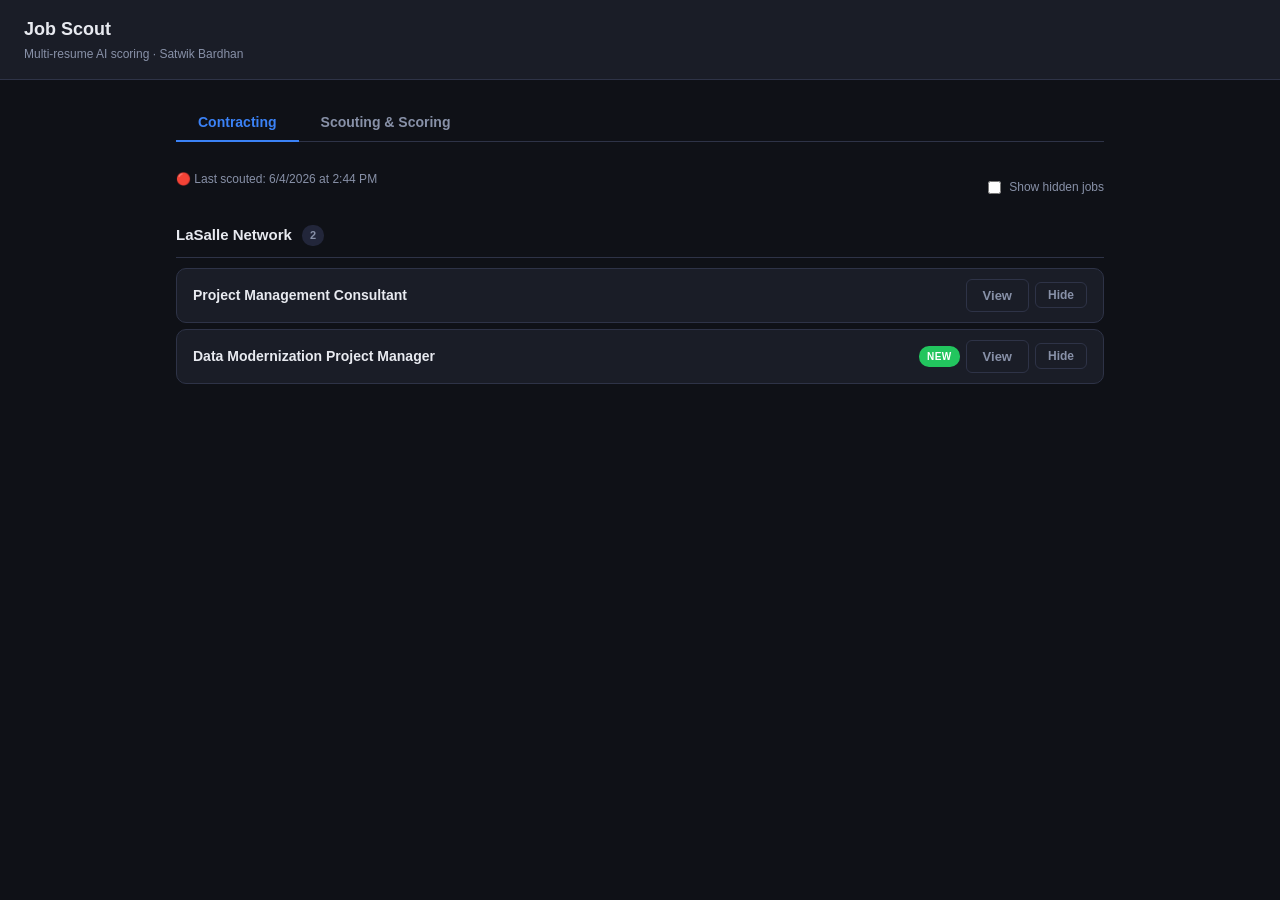
==== commit e8515d00: "deploy: dashboard update d7df3f66605244b40c5c6a3637189e05eb4772be" ====
--- a/index.html
+++ b/index.html
@@ -23,12 +23,12 @@
 
     <!-- Tab Navigation -->
     <div class="tab-nav">
-      <button class="tab-btn active" data-tab="scouting" onclick="switchTab('scouting')">Scouting &amp; Scoring</button>
-      <button class="tab-btn"        data-tab="contracting" onclick="switchTab('contracting')">Contracting</button>
+      <button class="tab-btn active" data-tab="contracting" onclick="switchTab('contracting')">Contracting</button>
+      <button class="tab-btn"        data-tab="scouting"    onclick="switchTab('scouting')">Scouting &amp; Scoring</button>
     </div>
 
     <!-- Tab 1: Scouting & Scoring -->
-    <div id="tab-scouting" class="tab-panel">
+    <div id="tab-scouting" class="tab-panel" style="display:none">
 
       <div id="jobs-last-run" class="tab-last-run"></div>
 
@@ -102,7 +102,7 @@
     </div><!-- #tab-scouting -->
 
     <!-- Tab 2: Contracting -->
-    <div id="tab-contracting" class="tab-panel" style="display:none">
+    <div id="tab-contracting" class="tab-panel">
       <div class="contracting-toolbar">
         <div id="contracting-last-run" class="tab-last-run"></div>
         <label class="toggle-label">
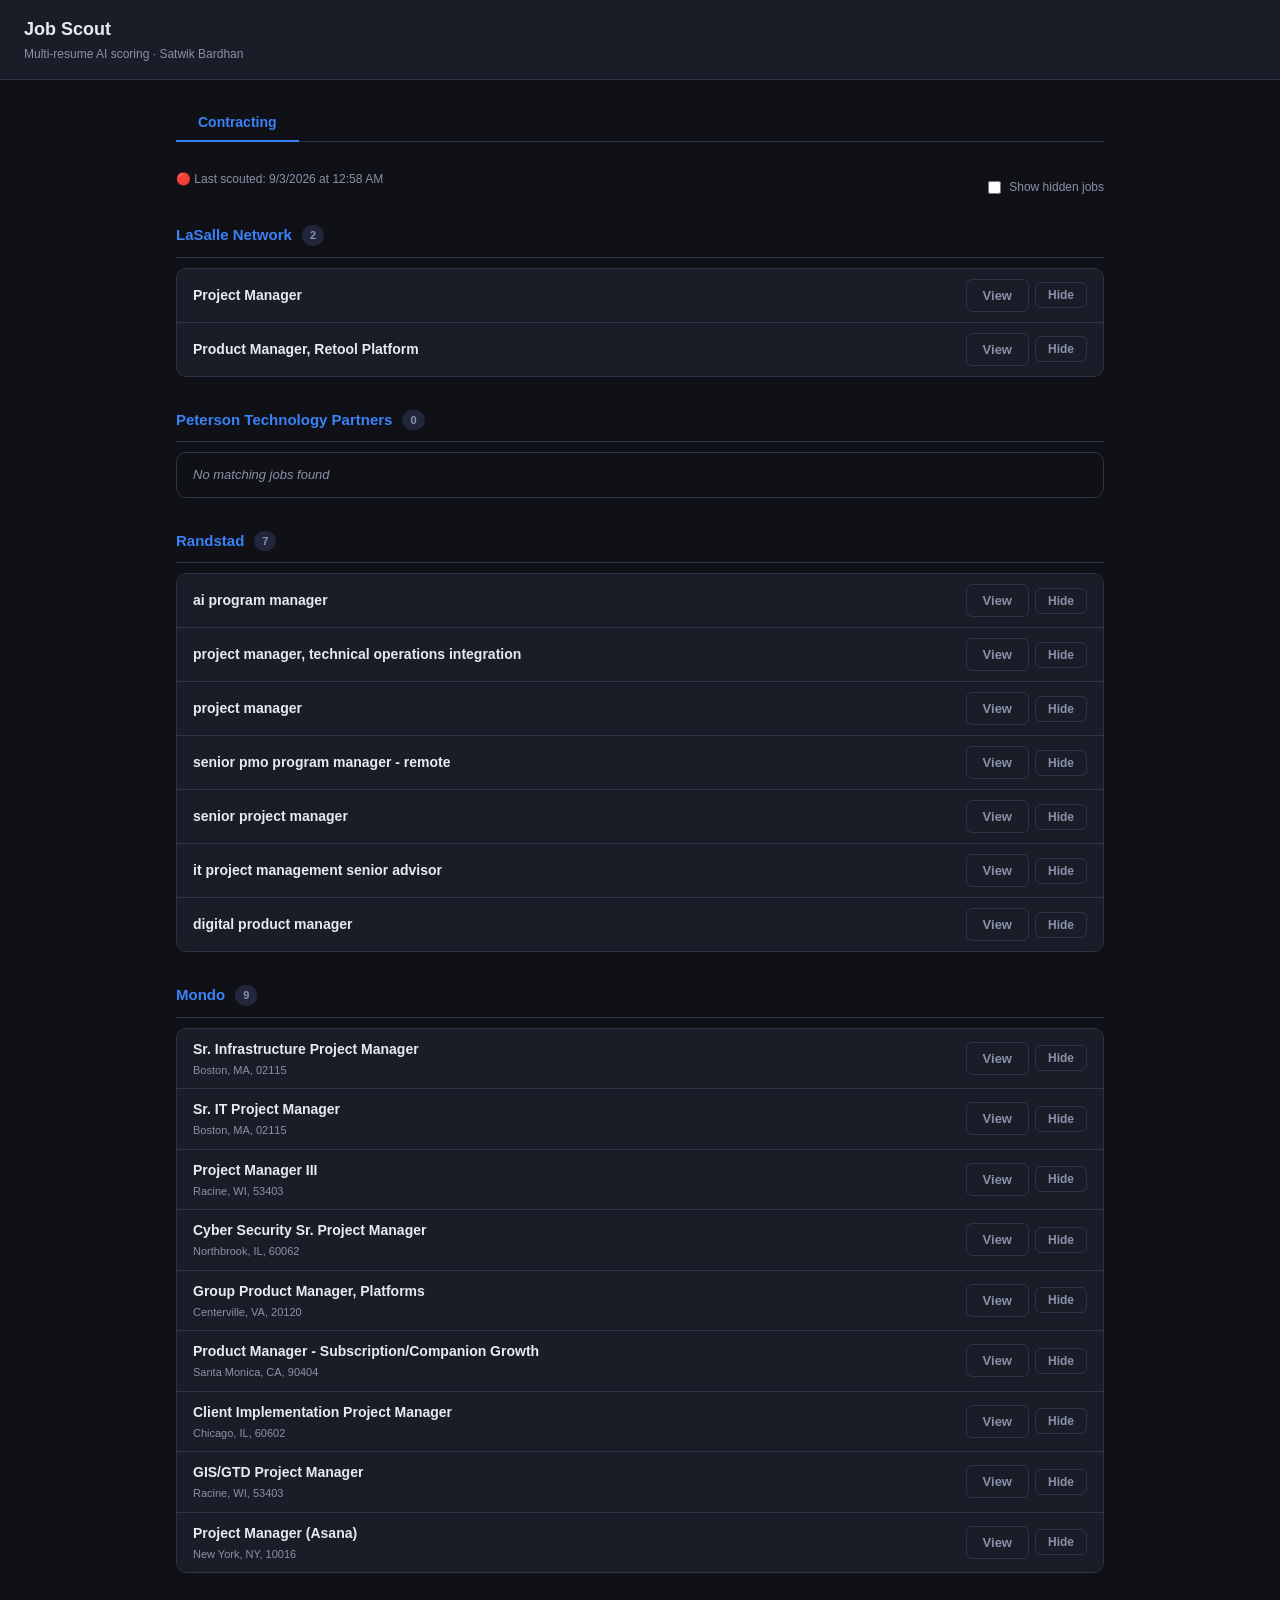
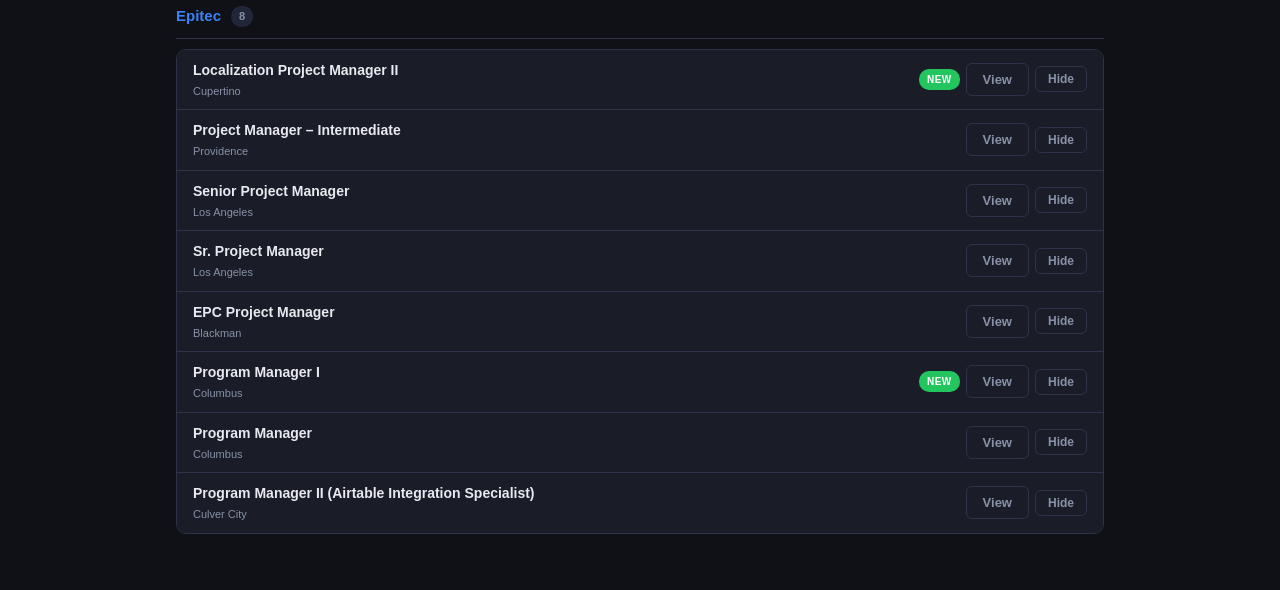
==== commit c80d9de1: "deploy: dashboard update a7a0622309ac8da78441b16e8e20f093b8acb9a4" ====
--- a/index.html
+++ b/index.html
@@ -22,9 +22,10 @@
   <div id="content" style="display:none">
 
     <!-- Tab Navigation -->
+    <!-- Scouting & Scoring tab hidden while its workflow is paused (see .github/workflows/daily_job_scout.yml) -->
     <div class="tab-nav">
       <button class="tab-btn active" data-tab="contracting" onclick="switchTab('contracting')">Contracting</button>
-      <button class="tab-btn"        data-tab="scouting"    onclick="switchTab('scouting')">Scouting &amp; Scoring</button>
+      <button class="tab-btn" data-tab="scouting" onclick="switchTab('scouting')" style="display:none">Scouting &amp; Scoring</button>
     </div>
 
     <!-- Tab 1: Scouting & Scoring -->
--- a/styles.css
+++ b/styles.css
@@ -327,20 +327,36 @@
   border-bottom: 1px solid var(--border);
 }
 .firm-header h3 { font-size: 15px; font-weight: 700; color: var(--text); }
-
-.firm-jobs { display: flex; flex-direction: column; gap: 6px; }
+.firm-link { color: var(--blue); text-decoration: none; transition: opacity 0.15s; }
+.firm-link:hover { opacity: 0.8; text-decoration: underline; }
+
+.firm-jobs {
+  display: flex;
+  flex-direction: column;
+  border: 1px solid var(--border);
+  border-radius: var(--radius);
+  overflow: hidden;
+}
+
+.firm-empty {
+  padding: 12px 16px;
+  font-size: 13px;
+  color: var(--text-muted);
+  font-style: italic;
+}
 
 .contracting-job {
   background: var(--surface);
-  border: 1px solid var(--border);
-  border-radius: var(--radius);
+  border: none;
+  border-bottom: 1px solid var(--border);
   padding: 10px 16px;
   display: flex;
   align-items: center;
   gap: 12px;
-  transition: border-color 0.15s;
-}
-.contracting-job:hover { border-color: var(--blue); }
+  transition: background 0.15s;
+}
+.contracting-job:last-child { border-bottom: none; }
+.contracting-job:hover { background: var(--surface-hover, #1e2736); }
 .contracting-job.is-hidden { opacity: 0.35; }
 
 .contracting-job-left { flex: 1; min-width: 0; }
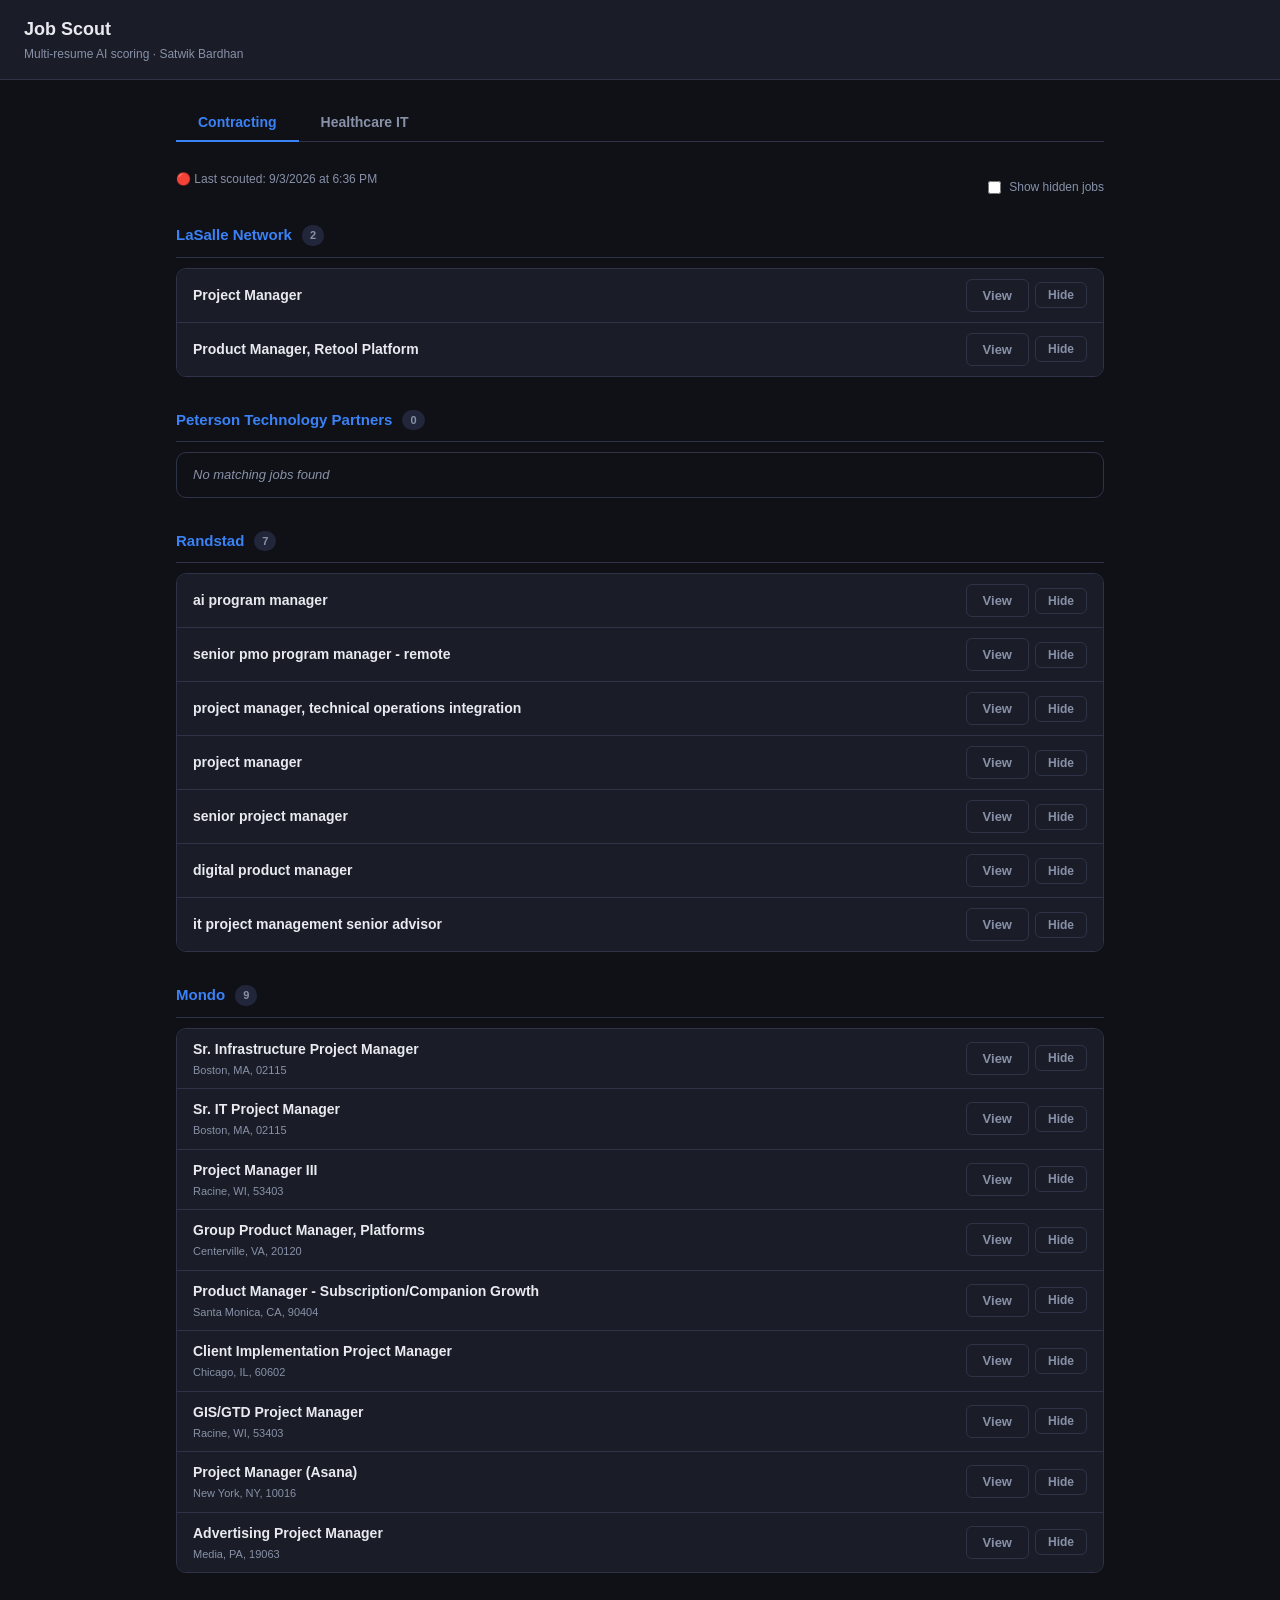
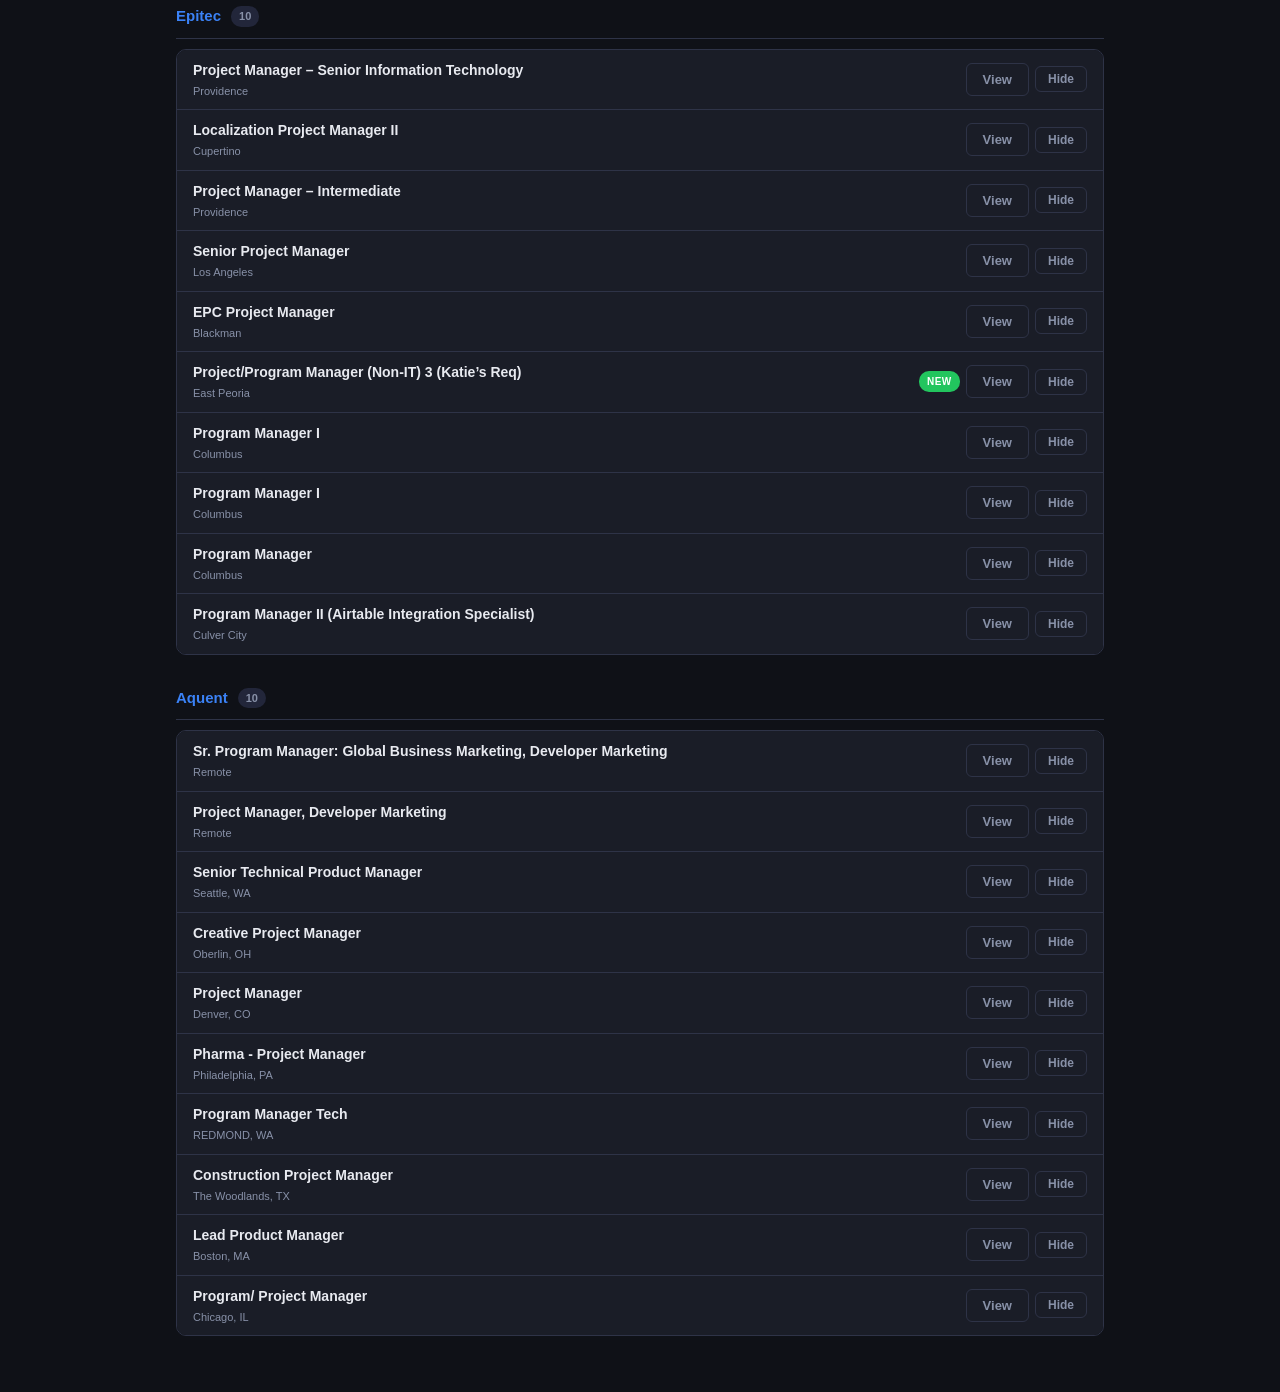
==== commit d3928ee2: "deploy: dashboard update 70a416517197c3c914b56b9c3315d006f860103b" ====
--- a/index.html
+++ b/index.html
@@ -25,6 +25,7 @@
     <!-- Scouting & Scoring tab hidden while its workflow is paused (see .github/workflows/daily_job_scout.yml) -->
     <div class="tab-nav">
       <button class="tab-btn active" data-tab="contracting" onclick="switchTab('contracting')">Contracting</button>
+      <button class="tab-btn" data-tab="healthcare_it" onclick="switchTab('healthcare_it')">Healthcare IT</button>
       <button class="tab-btn" data-tab="scouting" onclick="switchTab('scouting')" style="display:none">Scouting &amp; Scoring</button>
     </div>
 
@@ -107,12 +108,24 @@
       <div class="contracting-toolbar">
         <div id="contracting-last-run" class="tab-last-run"></div>
         <label class="toggle-label">
-          <input type="checkbox" id="show-hidden-toggle" onchange="toggleShowHidden()">
+          <input type="checkbox" id="contracting-show-hidden-toggle" onchange="toggleShowHidden('contracting')">
           Show hidden jobs
         </label>
       </div>
-      <div id="firms-list"></div>
+      <div id="contracting-firms-list"></div>
     </div><!-- #tab-contracting -->
+
+    <!-- Tab 3: Healthcare IT -->
+    <div id="tab-healthcare_it" class="tab-panel" style="display:none">
+      <div class="contracting-toolbar">
+        <div id="healthcare_it-last-run" class="tab-last-run"></div>
+        <label class="toggle-label">
+          <input type="checkbox" id="healthcare_it-show-hidden-toggle" onchange="toggleShowHidden('healthcare_it')">
+          Show hidden jobs
+        </label>
+      </div>
+      <div id="healthcare_it-firms-list"></div>
+    </div><!-- #tab-healthcare_it -->
 
   </div><!-- #content -->
 
--- a/styles.css
+++ b/styles.css
@@ -358,6 +358,7 @@
 .contracting-job:last-child { border-bottom: none; }
 .contracting-job:hover { background: var(--surface-hover, #1e2736); }
 .contracting-job.is-hidden { opacity: 0.35; }
+.contracting-job.is-unclassified { opacity: 0.6; }
 
 .contracting-job-left { flex: 1; min-width: 0; }
 .contracting-job-title {
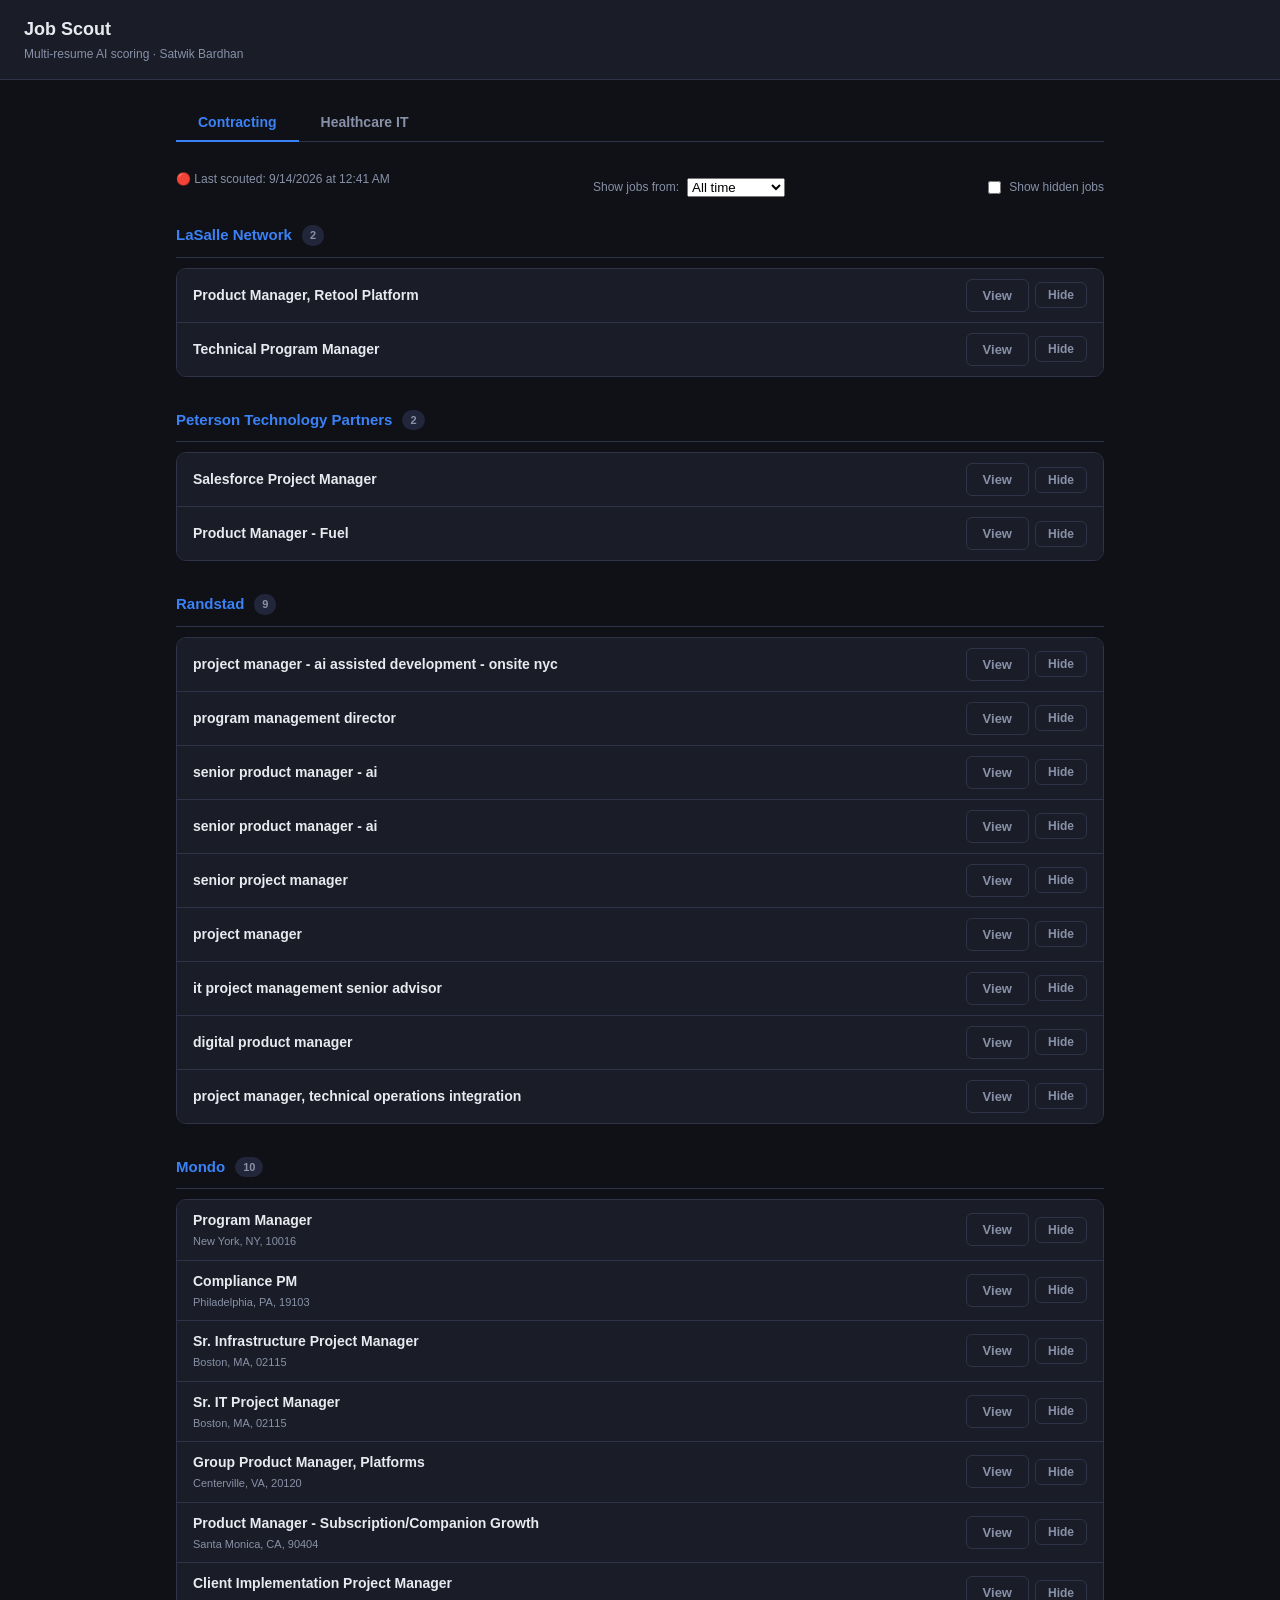
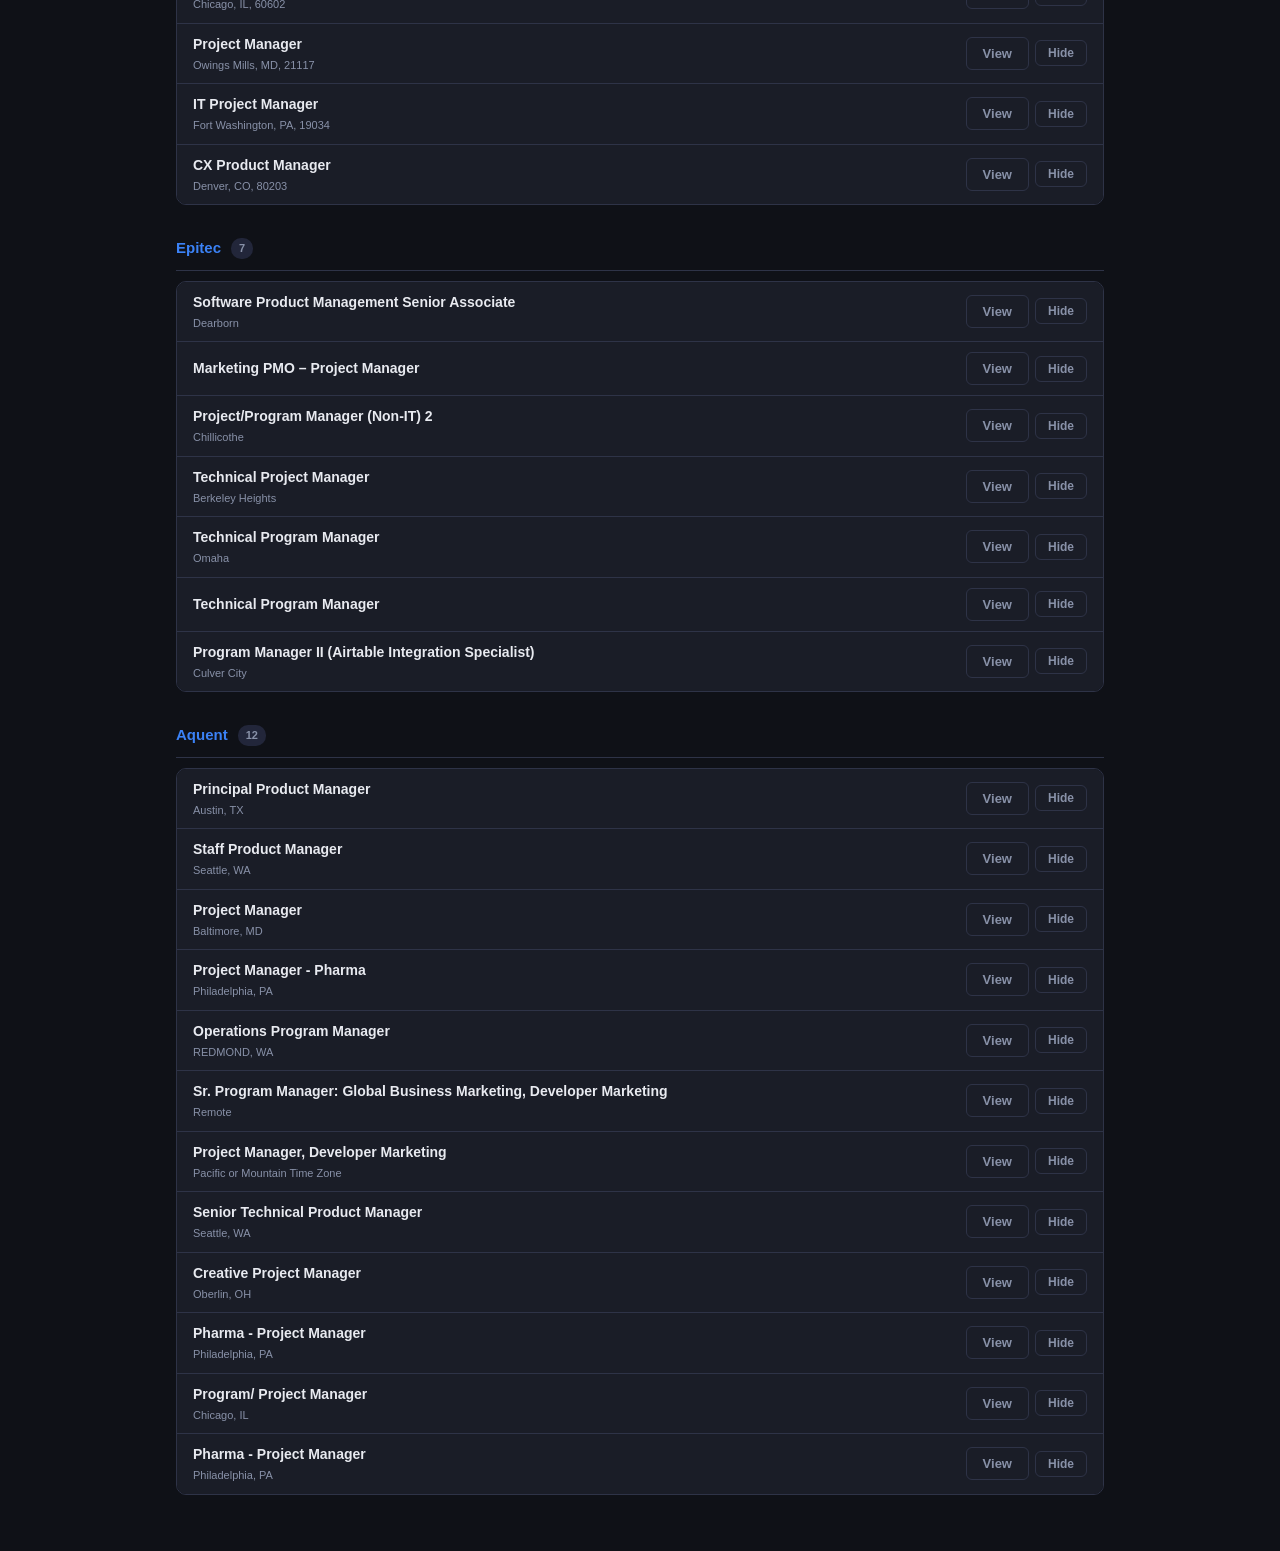
==== commit 2585eac1: "deploy: dashboard update 528b08279d4b649a55c75a7c45f351d0a45d7a3c" ====
--- a/index.html
+++ b/index.html
@@ -108,6 +108,15 @@
       <div class="contracting-toolbar">
         <div id="contracting-last-run" class="tab-last-run"></div>
         <label class="toggle-label">
+          Show jobs from:
+          <select id="contracting-age-filter" onchange="setAgeFilter('contracting', this.value)">
+            <option value="0">All time</option>
+            <option value="7">Last 7 days</option>
+            <option value="14">Last 14 days</option>
+            <option value="30">Last 30 days</option>
+          </select>
+        </label>
+        <label class="toggle-label">
           <input type="checkbox" id="contracting-show-hidden-toggle" onchange="toggleShowHidden('contracting')">
           Show hidden jobs
         </label>
@@ -119,6 +128,15 @@
     <div id="tab-healthcare_it" class="tab-panel" style="display:none">
       <div class="contracting-toolbar">
         <div id="healthcare_it-last-run" class="tab-last-run"></div>
+        <label class="toggle-label">
+          Show jobs from:
+          <select id="healthcare_it-age-filter" onchange="setAgeFilter('healthcare_it', this.value)">
+            <option value="0">All time</option>
+            <option value="7">Last 7 days</option>
+            <option value="14">Last 14 days</option>
+            <option value="30">Last 30 days</option>
+          </select>
+        </label>
         <label class="toggle-label">
           <input type="checkbox" id="healthcare_it-show-hidden-toggle" onchange="toggleShowHidden('healthcare_it')">
           Show hidden jobs
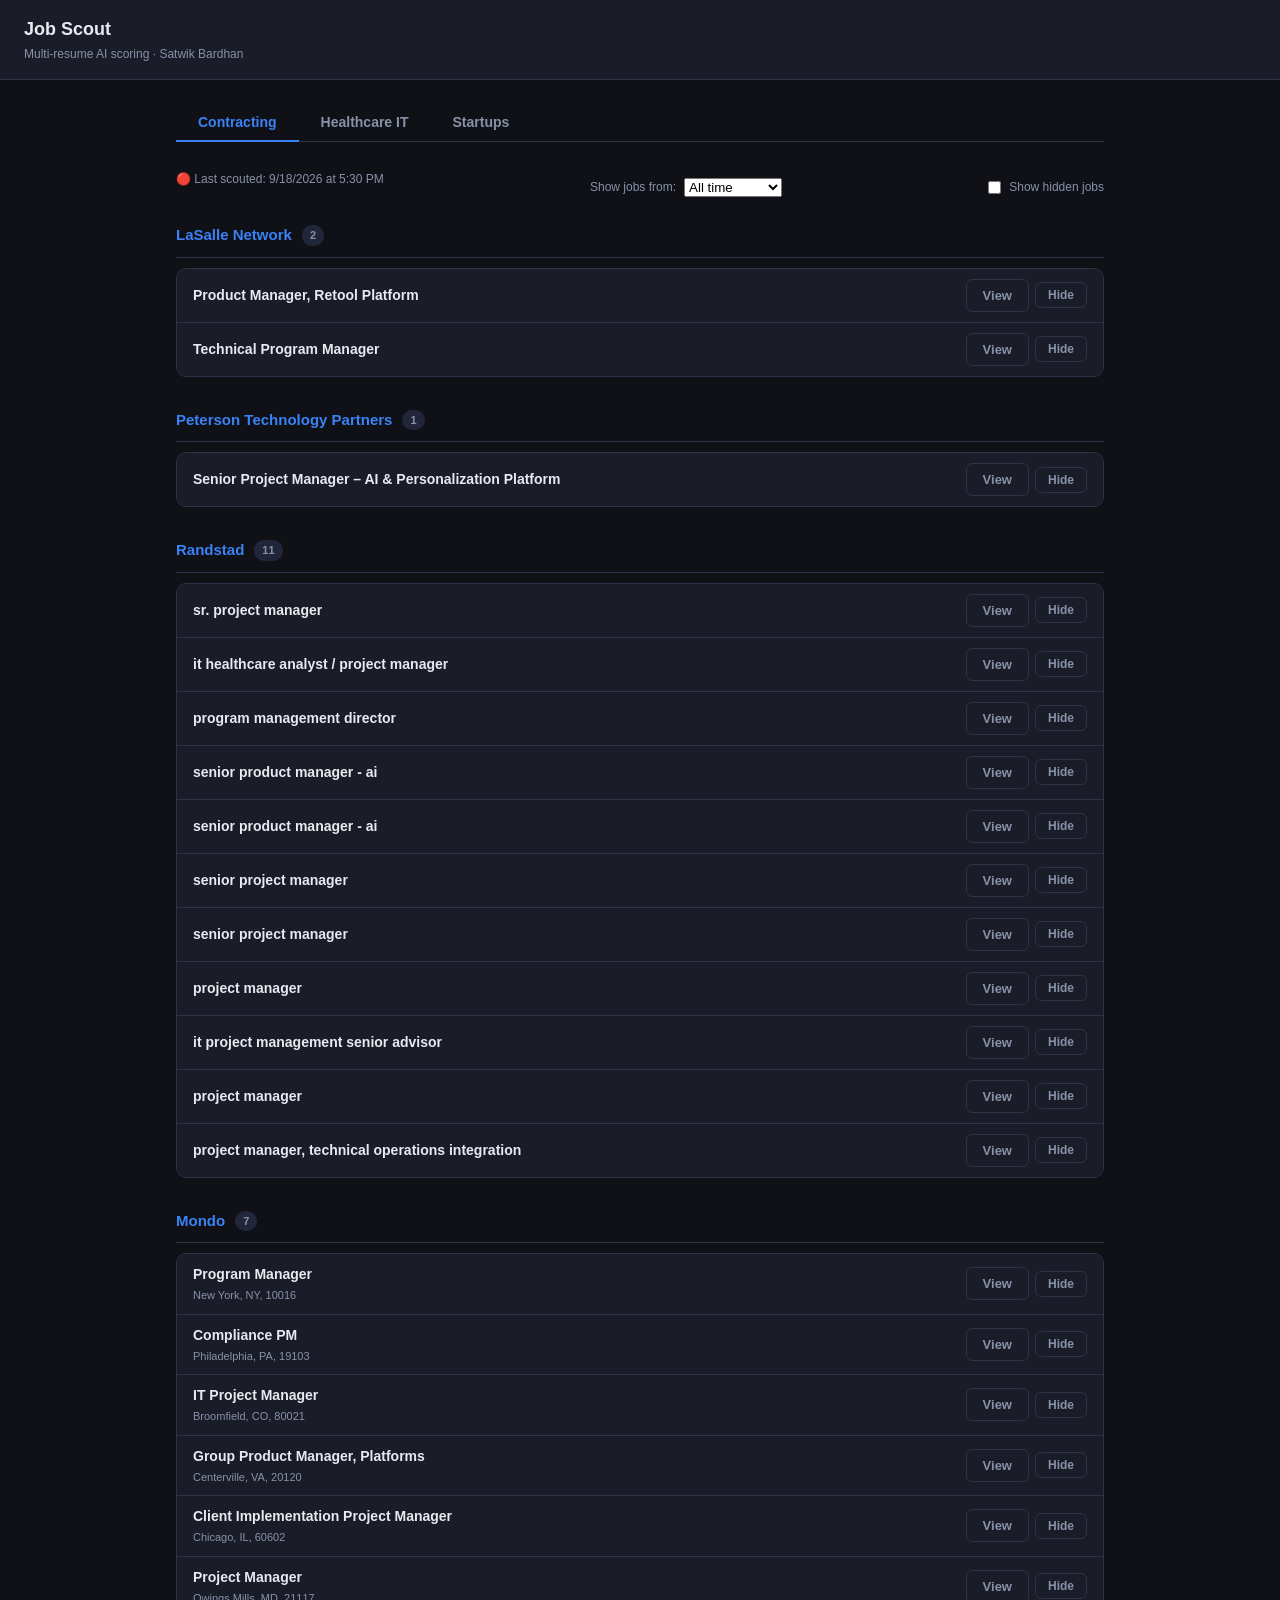
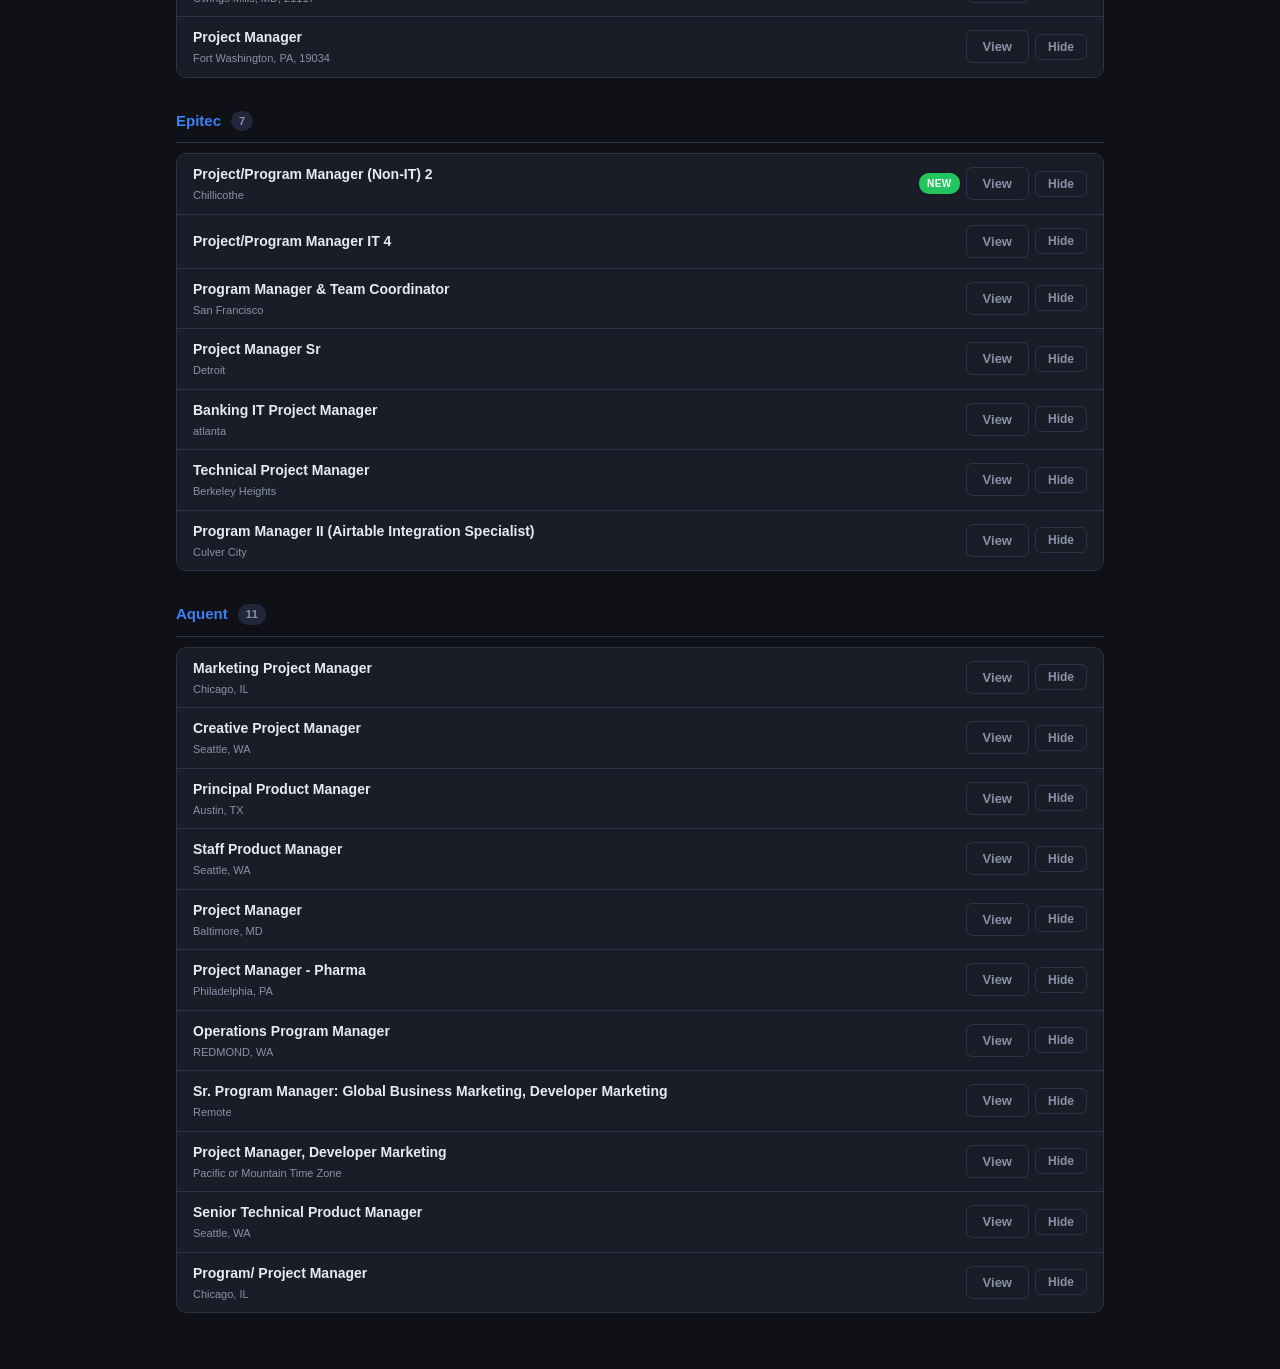
==== commit 08071b68: "deploy: dashboard update d2912e44485ec309a1ba7a6b410139a92e16075b" ====
--- a/index.html
+++ b/index.html
@@ -26,6 +26,7 @@
     <div class="tab-nav">
       <button class="tab-btn active" data-tab="contracting" onclick="switchTab('contracting')">Contracting</button>
       <button class="tab-btn" data-tab="healthcare_it" onclick="switchTab('healthcare_it')">Healthcare IT</button>
+      <button class="tab-btn" data-tab="startups" onclick="switchTab('startups')">Startups</button>
       <button class="tab-btn" data-tab="scouting" onclick="switchTab('scouting')" style="display:none">Scouting &amp; Scoring</button>
     </div>
 
@@ -145,6 +146,27 @@
       <div id="healthcare_it-firms-list"></div>
     </div><!-- #tab-healthcare_it -->
 
+    <!-- Tab 4: Startups -->
+    <div id="tab-startups" class="tab-panel" style="display:none">
+      <div class="contracting-toolbar">
+        <div id="startups-last-run" class="tab-last-run"></div>
+        <label class="toggle-label">
+          Show jobs from:
+          <select id="startups-age-filter" onchange="setAgeFilter('startups', this.value)">
+            <option value="0">All time</option>
+            <option value="7">Last 7 days</option>
+            <option value="14">Last 14 days</option>
+            <option value="30">Last 30 days</option>
+          </select>
+        </label>
+        <label class="toggle-label">
+          <input type="checkbox" id="startups-show-hidden-toggle" onchange="toggleShowHidden('startups')">
+          Show hidden jobs
+        </label>
+      </div>
+      <div id="startups-firms-list"></div>
+    </div><!-- #tab-startups -->
+
   </div><!-- #content -->
 
 </main>
